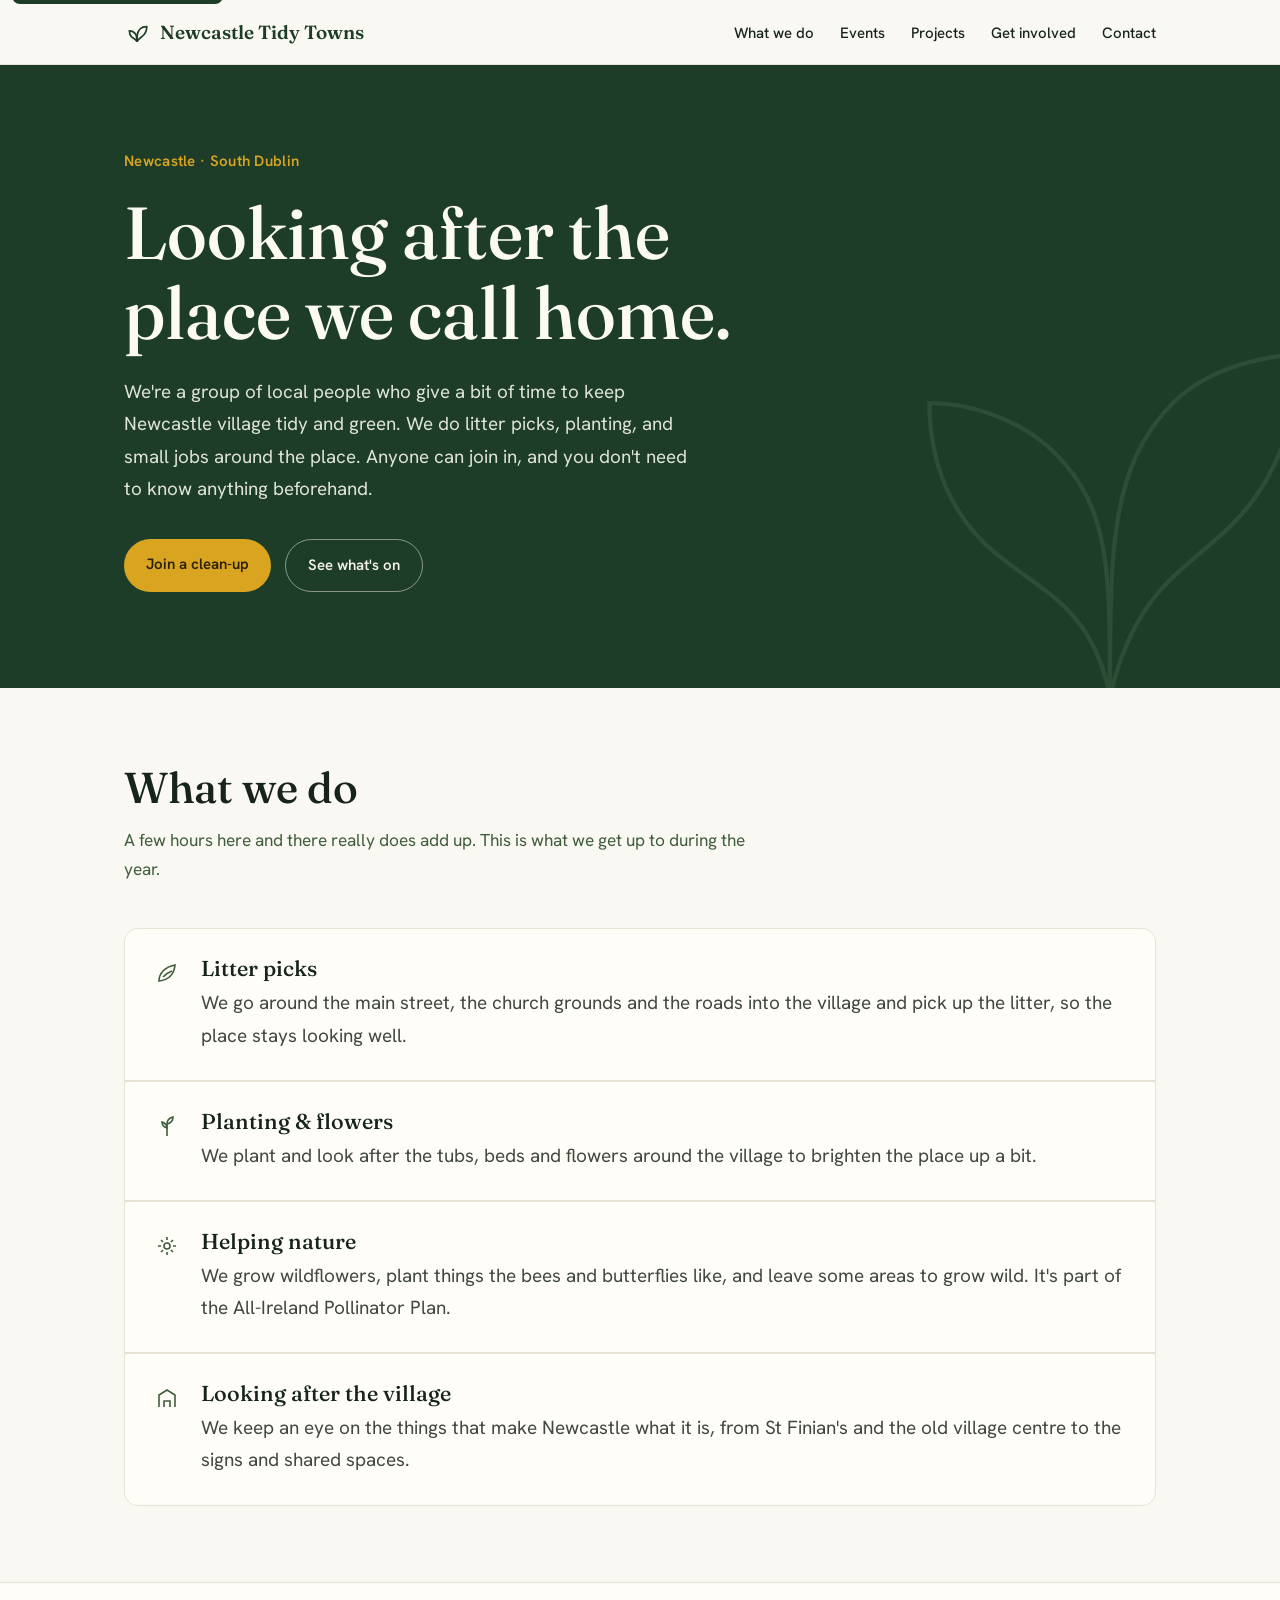
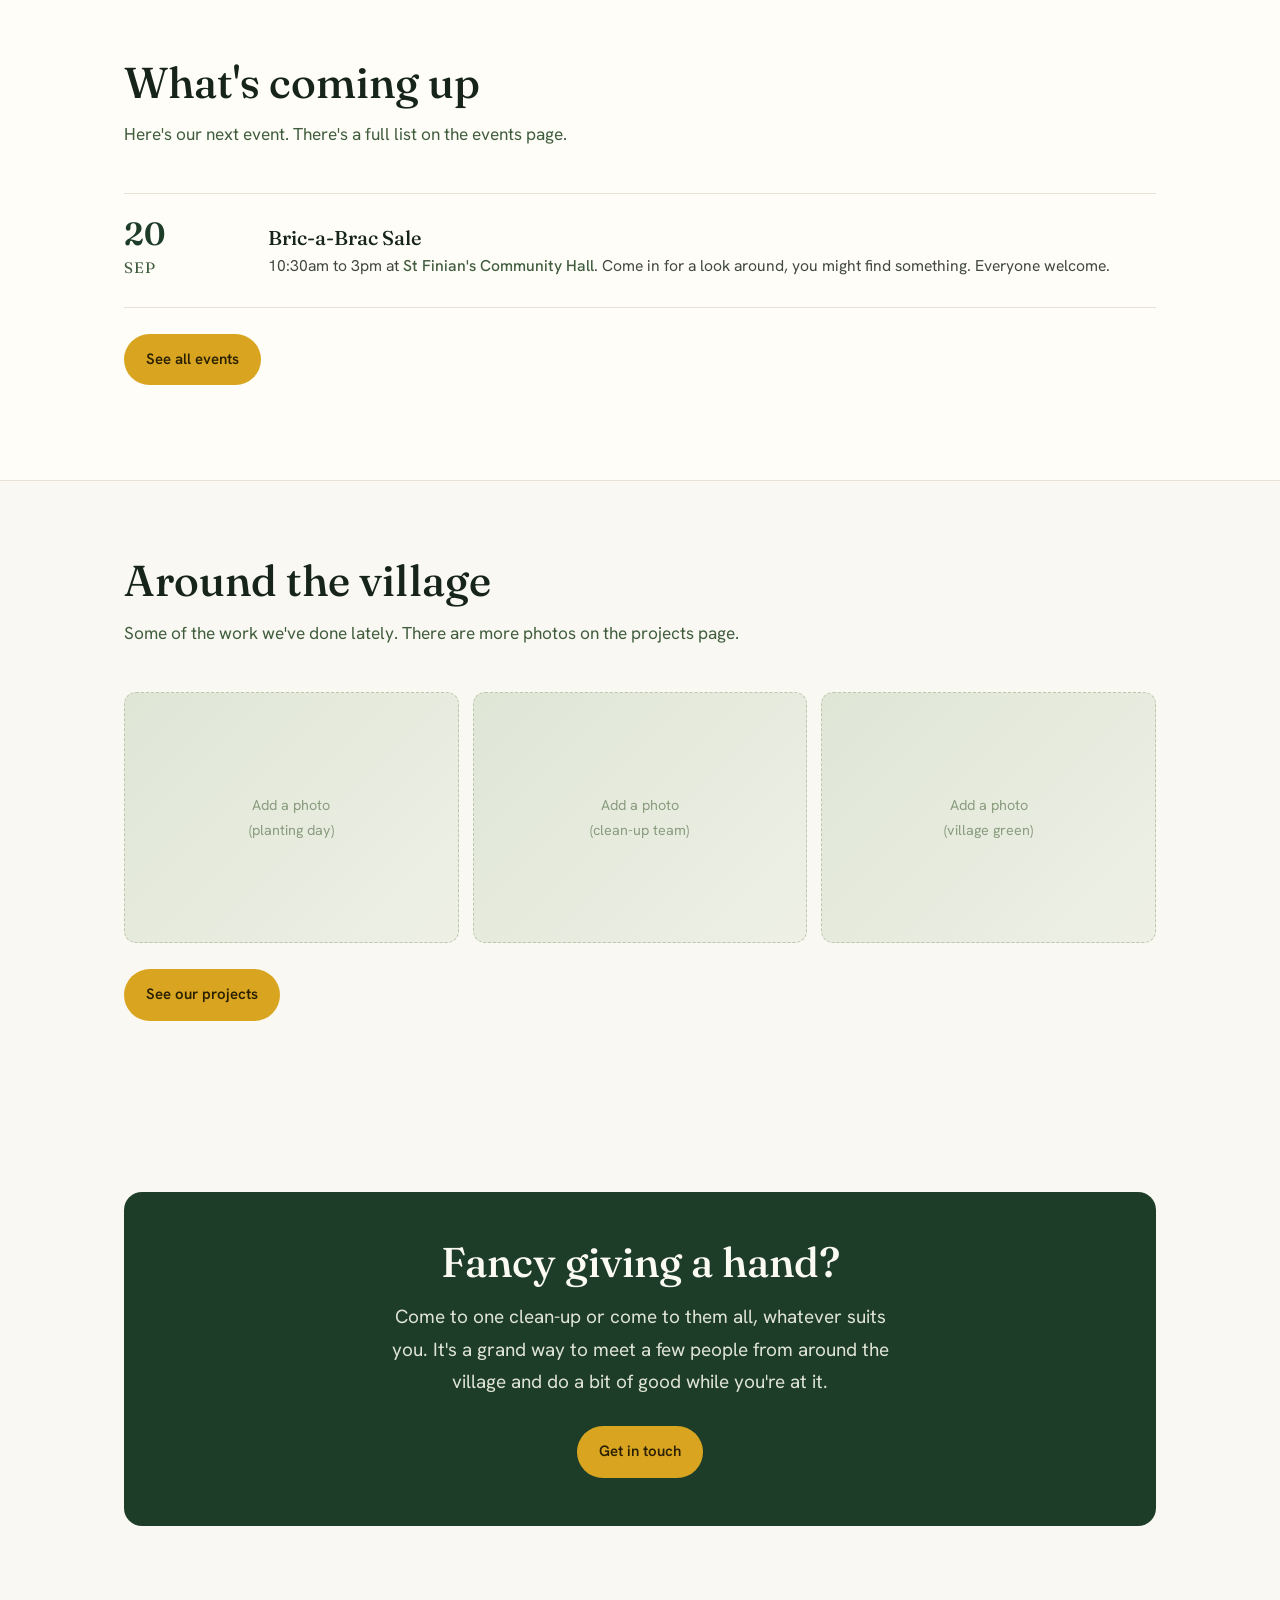
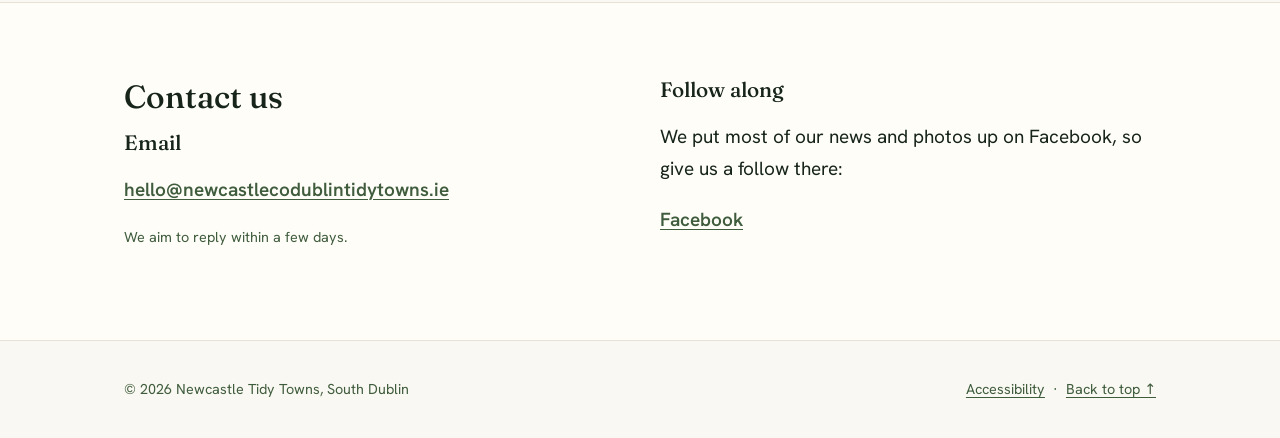
==== index.html @ ef4fa396 "Add files via upload" ====
<!doctype html>
<html lang="en">
<head>
<meta charset="utf-8">
<meta name="viewport" content="width=device-width, initial-scale=1">
<title>Newcastle Tidy Towns — South Dublin</title>
<meta name="description" content="Newcastle Tidy Towns, South Dublin. Volunteers caring for our village — clean-ups, planting, biodiversity and heritage. Come and get involved.">
<link rel="preconnect" href="https://fonts.googleapis.com">
<link rel="preconnect" href="https://fonts.gstatic.com" crossorigin>
<link href="https://fonts.googleapis.com/css2?family=Fraunces:opsz,wght@9..144,400;9..144,500;9..144,600&family=Hanken+Grotesk:wght@400;500;600&display=swap" rel="stylesheet">
<link rel="stylesheet" href="css/style.css">
</head>
<body>
<a class="skip-link" href="#main">Skip to main content</a>

<header>
  <div class="wrap bar">
    <span class="brand">
      <svg width="26" height="26" viewBox="0 0 24 24" fill="none" stroke="currentColor" stroke-width="1.6" aria-hidden="true">
        <path d="M12 21c0-6 0-9 3-12 2-2 5-2 6-2 0 3-1 6-3 8-2.4 2.4-4.8 3-6 6z"/>
        <path d="M12 21c0-4 0-6-2-8-1.4-1.4-3.6-2-5-2 0 2 .6 4 2 5.5C8.6 18 11 18 12 21z"/>
      </svg>
      Newcastle Tidy Towns
    </span>
    <nav aria-label="Primary">
      <ul>
        <li><a href="index.html#about">What we do</a></li>
        <li><a href="events.html">Events</a></li>
        <li><a href="projects.html">Projects</a></li>
        <li><a href="index.html#involved">Get involved</a></li>
        <li><a href="index.html#contact">Contact</a></li>
      </ul>
    </nav>
    <button class="menu-btn" aria-label="Toggle menu" aria-expanded="false" onclick="var n=document.querySelector('nav');var o=n.classList.toggle('open');this.setAttribute('aria-expanded',o)">Menu</button>
  </div>
</header>

<div id="top" class="hero">
  <div class="wrap">
    <p class="eyebrow">Newcastle · South Dublin</p>
    <h1>Looking after the place we call home.</h1>
    <p class="lede">We're a group of local people who give a bit of time to keep Newcastle village tidy and green. We do litter picks, planting, and small jobs around the place. Anyone can join in, and you don't need to know anything beforehand.</p>
    <div class="cta-row">
      <a class="btn btn-primary" href="index.html#involved">Join a clean-up</a>
      <a class="btn btn-ghost" href="events.html">See what's on</a>
    </div>
  </div>
  <svg class="sprig" viewBox="0 0 200 200" fill="none" stroke="currentColor" stroke-width="2" aria-hidden="true">
    <path d="M100 190 C100 120 100 80 130 50 C150 30 180 28 190 26 C190 56 180 86 158 108 C136 130 112 138 100 190Z"/>
    <path d="M100 190 C100 130 100 100 74 74 C56 56 30 50 14 50 C14 78 24 104 46 122 C68 140 92 148 100 190Z"/>
  </svg>
</div>

<main id="main">
  <section id="about">
    <div class="wrap">
      <div class="section-head">
        <h2>What we do</h2>
        <p>A few hours here and there really does add up. This is what we get up to during the year.</p>
      </div>
      <div class="focus-list">
        <div class="focus-item">
          <svg class="leaf" width="24" height="24" viewBox="0 0 24 24" fill="none" stroke="currentColor" stroke-width="1.6" aria-hidden="true"><path d="M4 20c0-8 6-14 16-16-1 10-7 15-16 16z"/><path d="M8 16c3-3 6-5 9-6"/></svg>
          <div>
            <h3>Litter picks</h3>
            <p>We go around the main street, the church grounds and the roads into the village and pick up the litter, so the place stays looking well.</p>
          </div>
        </div>
        <div class="focus-item">
          <svg class="leaf" width="24" height="24" viewBox="0 0 24 24" fill="none" stroke="currentColor" stroke-width="1.6" aria-hidden="true"><path d="M12 22V10"/><path d="M12 10c0-3 2-6 6-7 0 3-2 6-6 7z"/><path d="M12 14c0-3-2-5-5-6 0 3 2 5 5 6z"/></svg>
          <div>
            <h3>Planting &amp; flowers</h3>
            <p>We plant and look after the tubs, beds and flowers around the village to brighten the place up a bit.</p>
          </div>
        </div>
        <div class="focus-item">
          <svg class="leaf" width="24" height="24" viewBox="0 0 24 24" fill="none" stroke="currentColor" stroke-width="1.6" aria-hidden="true"><circle cx="12" cy="12" r="3"/><path d="M12 3v3M12 18v3M3 12h3M18 12h3M6 6l2 2M16 16l2 2M6 18l2-2M16 8l2-2"/></svg>
          <div>
            <h3>Helping nature</h3>
            <p>We grow wildflowers, plant things the bees and butterflies like, and leave some areas to grow wild. It's part of the All-Ireland Pollinator Plan.</p>
          </div>
        </div>
        <div class="focus-item">
          <svg class="leaf" width="24" height="24" viewBox="0 0 24 24" fill="none" stroke="currentColor" stroke-width="1.6" aria-hidden="true"><path d="M4 21V9l8-5 8 5v12"/><path d="M9 21v-6h6v6"/></svg>
          <div>
            <h3>Looking after the village</h3>
            <p>We keep an eye on the things that make Newcastle what it is, from St Finian's and the old village centre to the signs and shared spaces.</p>
          </div>
        </div>
      </div>
    </div>
  </section>

  <section id="events" class="tint">
    <div class="wrap">
      <div class="section-head">
        <h2>What's coming up</h2>
        <p>Here's our next event. There's a full list on the events page.</p>
      </div>
      <ul class="events">
        <li class="event">
          <span class="date"><span class="day">20</span><span class="mon">Sep</span></span>
          <div>
            <h3>Bric-a-Brac Sale</h3>
            <p>10:30am to 3pm at <span class="where">St Finian's Community Hall</span>. Come in for a look around, you might find something. Everyone welcome.</p>
          </div>
        </li>
      </ul>
      <p style="margin-top:26px"><a class="btn btn-primary" href="events.html">See all events</a></p>
    </div>
  </section>

  <section id="projects">
    <div class="wrap">
      <div class="section-head">
        <h2>Around the village</h2>
        <p>Some of the work we've done lately. There are more photos on the projects page.</p>
      </div>
      <div class="gallery">
        <div class="photo">Add a photo<br>(planting day)</div>
        <div class="photo">Add a photo<br>(clean-up team)</div>
        <div class="photo">Add a photo<br>(village green)</div>
      </div>
      <p style="margin-top:26px"><a class="btn btn-primary" href="projects.html">See our projects</a></p>
    </div>
  </section>

  <section id="involved">
    <div class="wrap">
      <div class="band">
        <h2>Fancy giving a hand?</h2>
        <p>Come to one clean-up or come to them all, whatever suits you. It's a grand way to meet a few people from around the village and do a bit of good while you're at it.</p>
        <a class="btn btn-primary" href="index.html#contact">Get in touch</a>
      </div>
    </div>
  </section>

  <section id="contact" class="tint" style="border-bottom:none">
    <div class="wrap">
      <div class="contact">
        <div>
          <h2 style="font-size:2rem;margin-bottom:18px">Contact us</h2>
          <h3>Email</h3>
          <p><a href="mailto:hello@newcastlecodublintidytowns.ie">hello@newcastlecodublintidytowns.ie</a></p>
          <p class="note">We aim to reply within a few days.</p>
        </div>
        <div>
          <h3>Follow along</h3>
          <p>We put most of our news and photos up on Facebook, so give us a follow there:</p>
          <p><a href="https://www.facebook.com/p/Newcastle-Tidy-Towns-100067985065718/" target="_blank" rel="noopener">Facebook</a></p>
        </div>
      </div>
    </div>
  </section>
</main>

<footer>
  <div class="wrap">
    <span>© <span id="yr"></span> Newcastle Tidy Towns, South Dublin</span>
    <span><a href="accessibility.html">Accessibility</a> &nbsp;·&nbsp; <a href="index.html#top">Back to top ↑</a></span>
  </div>
</footer>

<script>document.getElementById('yr').textContent=new Date().getFullYear();</script>
</body>
</html>
---- css/style.css ----
:root{
  --ink:#16241a;
  --bg:#faf8f2;
  --hedge:#1e3d29;
  --moss:#3f5c3d;
  --sage:#8a9c7e;
  --gorse:#d9a521;
  --stone:#e7e2d5;
  --paper:#fffdf8;
  --maxw:1080px;
}
*{box-sizing:border-box}
html{scroll-behavior:smooth}

/* Accessibility: visible keyboard focus on all interactive elements */
a:focus-visible,button:focus-visible,input:focus-visible,
[tabindex]:focus-visible{
  outline:3px solid var(--gorse);
  outline-offset:2px;
  border-radius:4px;
}

/* Accessibility: skip-to-content link, hidden until keyboard-focused */
.skip-link{
  position:absolute;left:12px;top:-48px;z-index:100;
  background:var(--hedge);color:#fff;padding:10px 16px;border-radius:8px;
  text-decoration:none;font-weight:600;transition:top .15s ease;
}
.skip-link:focus{top:12px}

/* Accessibility: class for screen-reader-only text */
.visually-hidden{
  position:absolute;width:1px;height:1px;padding:0;margin:-1px;
  overflow:hidden;clip:rect(0 0 0 0);white-space:nowrap;border:0;
}

body{
  margin:0;
  background:var(--bg);
  color:var(--ink);
  font-family:"Hanken Grotesk",system-ui,sans-serif;
  font-size:19px;
  line-height:1.7;
  -webkit-font-smoothing:antialiased;
}
h1,h2,h3{font-family:"Fraunces",Georgia,serif;font-weight:500;line-height:1.1;margin:0}
a{color:var(--moss);text-decoration-thickness:1px;text-underline-offset:3px}
img{max-width:100%;display:block}
.wrap{max-width:var(--maxw);margin:0 auto;padding:0 24px}

/* Header */
header{position:sticky;top:0;z-index:20;background:rgba(250,248,242,.9);backdrop-filter:blur(8px);border-bottom:1px solid var(--stone)}
.bar{display:flex;align-items:center;justify-content:space-between;height:64px}
.brand{display:flex;align-items:center;gap:10px;font-family:"Fraunces",serif;font-weight:600;font-size:19px;color:var(--hedge);text-decoration:none}
.brand svg{flex:none}
nav ul{display:flex;gap:26px;list-style:none;margin:0;padding:0}
nav a{color:var(--ink);text-decoration:none;font-weight:500;font-size:15px}
nav a:hover,nav a.active{color:var(--gorse)}
.menu-btn{display:none;background:none;border:1px solid var(--stone);border-radius:8px;padding:8px 12px;font:inherit;font-size:15px}

/* Hero */
.hero{background:var(--hedge);color:#f3f1e8;position:relative;overflow:hidden}
.hero .wrap{padding-top:84px;padding-bottom:96px;position:relative;z-index:2}
.hero .eyebrow{color:var(--gorse);font-weight:600;letter-spacing:.02em;margin:0 0 18px;font-size:15px}
.hero h1{font-size:clamp(2.6rem,7vw,4.6rem);max-width:14ch;color:#fbfaf3}
.hero p.lede{max-width:52ch;margin:22px 0 34px;font-size:1.18rem;color:#dfe4d5}
.cta-row{display:flex;flex-wrap:wrap;gap:14px}
.sprig{position:absolute;right:-40px;bottom:-30px;width:min(46vw,420px);opacity:.16;z-index:1;color:var(--sage)}

/* Interior page hero (smaller) */
.page-hero{background:var(--hedge);color:#f3f1e8}
.page-hero .wrap{padding:56px 24px 60px}
.page-hero .eyebrow{color:var(--gorse);font-weight:600;font-size:15px;margin:0 0 12px}
.page-hero h1{font-size:clamp(2.2rem,6vw,3.4rem);color:#fbfaf3;max-width:18ch}
.page-hero p{max-width:56ch;margin:16px 0 0;color:#dfe4d5}

/* Buttons */
.btn{display:inline-block;padding:13px 22px;border-radius:999px;font-weight:600;font-size:15px;text-decoration:none;transition:transform .15s ease}
.btn:hover{transform:translateY(-2px)}
.btn-primary{background:var(--gorse);color:#2a2000}
.btn-ghost{border:1.5px solid rgba(243,241,232,.5);color:#f3f1e8}

/* Sections */
section{padding:76px 0}
.section-head{max-width:60ch;margin-bottom:44px}
.section-head h2{font-size:clamp(1.9rem,4vw,2.7rem)}
.section-head p{color:var(--moss);margin:14px 0 0;font-size:1.08rem}
.tint{background:var(--paper);border-top:1px solid var(--stone);border-bottom:1px solid var(--stone)}

/* Focus list */
.focus-list{display:grid;gap:2px;background:var(--stone);border:1px solid var(--stone);border-radius:14px;overflow:hidden}
.focus-item{background:var(--paper);padding:28px 30px;display:grid;grid-template-columns:auto 1fr;gap:22px;align-items:start}
.focus-item .leaf{color:var(--moss);margin-top:4px}
.focus-item h3{font-size:1.35rem;margin-bottom:6px}
.focus-item p{margin:0;color:#40483f}

/* Events */
.month-label{font-family:"Fraunces",serif;color:var(--hedge);font-size:1.3rem;margin:40px 0 4px}
.month-label:first-of-type{margin-top:0}
.events{list-style:none;margin:0;padding:0;border-top:1px solid var(--stone)}
.event{display:grid;grid-template-columns:120px 1fr;gap:24px;padding:24px 0;border-bottom:1px solid var(--stone);align-items:baseline}
.event .date{font-family:"Fraunces",serif;color:var(--hedge)}
.event .date .day{font-size:2rem;line-height:1;display:block;font-weight:600}
.event .date .mon{font-size:.95rem;color:var(--moss);text-transform:uppercase;letter-spacing:.05em}
.event h3{font-size:1.25rem;margin-bottom:4px}
.event p{margin:0;color:#40483f;font-size:.98rem}
.event .where{color:var(--moss);font-weight:500}
.recurring{background:var(--paper);border:1px solid var(--stone);border-radius:14px;padding:26px 30px;margin-top:8px}
.recurring h3{font-size:1.2rem;margin-bottom:6px}
.recurring p{margin:0;color:#40483f}

/* Gallery */
.project-block{margin-bottom:56px}
.project-block h2{font-size:1.7rem;margin-bottom:6px}
.project-block .meta{color:var(--moss);margin:0 0 20px}
.gallery{display:grid;grid-template-columns:repeat(3,1fr);gap:14px}
.gallery.pairs{grid-template-columns:repeat(2,1fr)}
.photo{aspect-ratio:4/3;border-radius:12px;overflow:hidden;background:
    linear-gradient(135deg,#dfe6d6,#eef0e6);
    display:flex;align-items:center;justify-content:center;color:var(--sage);
    border:1px dashed #bcc7ac;font-size:.9rem;text-align:center;padding:12px}
.photo img{width:100%;height:100%;object-fit:cover}
figure{margin:0}
figure figcaption{font-size:.85rem;color:var(--moss);margin-top:6px}

/* Bands & contact */
.band{background:var(--hedge);color:#f3f1e8;border-radius:18px;padding:48px 40px;text-align:center}
.band h2{font-size:clamp(1.8rem,4vw,2.6rem);color:#fbfaf3;max-width:20ch;margin:0 auto}
.band p{max-width:48ch;margin:16px auto 28px;color:#dfe4d5}
.contact{display:grid;grid-template-columns:1fr 1fr;gap:40px;align-items:start}
.contact h3{font-size:1.3rem;margin-bottom:8px}
.contact a{font-weight:600}
.note{font-size:.9rem;color:var(--moss);margin-top:16px}

footer{border-top:1px solid var(--stone);padding:36px 0;color:var(--moss);font-size:.9rem}
footer .wrap{display:flex;justify-content:space-between;flex-wrap:wrap;gap:12px}

@media(max-width:720px){
  nav ul{display:none;position:absolute;top:64px;left:0;right:0;flex-direction:column;gap:0;background:var(--bg);border-bottom:1px solid var(--stone);box-shadow:0 8px 20px rgba(22,36,26,.08);padding:6px 0}
  nav.open ul{display:flex}
  nav ul a{display:block;padding:15px 24px;font-size:17px}
  nav ul a:hover,nav ul a.active{color:var(--gorse)}
  .menu-btn{display:inline-block}
  .contact{grid-template-columns:1fr}
  .gallery{grid-template-columns:1fr 1fr}
  .gallery.pairs{grid-template-columns:1fr}
  .event{grid-template-columns:84px 1fr;gap:16px}
  .event .date .day{font-size:1.6rem}
  section{padding:56px 0}
}
@media(prefers-reduced-motion:reduce){
  *{scroll-behavior:auto}
  .btn:hover{transform:none}
}
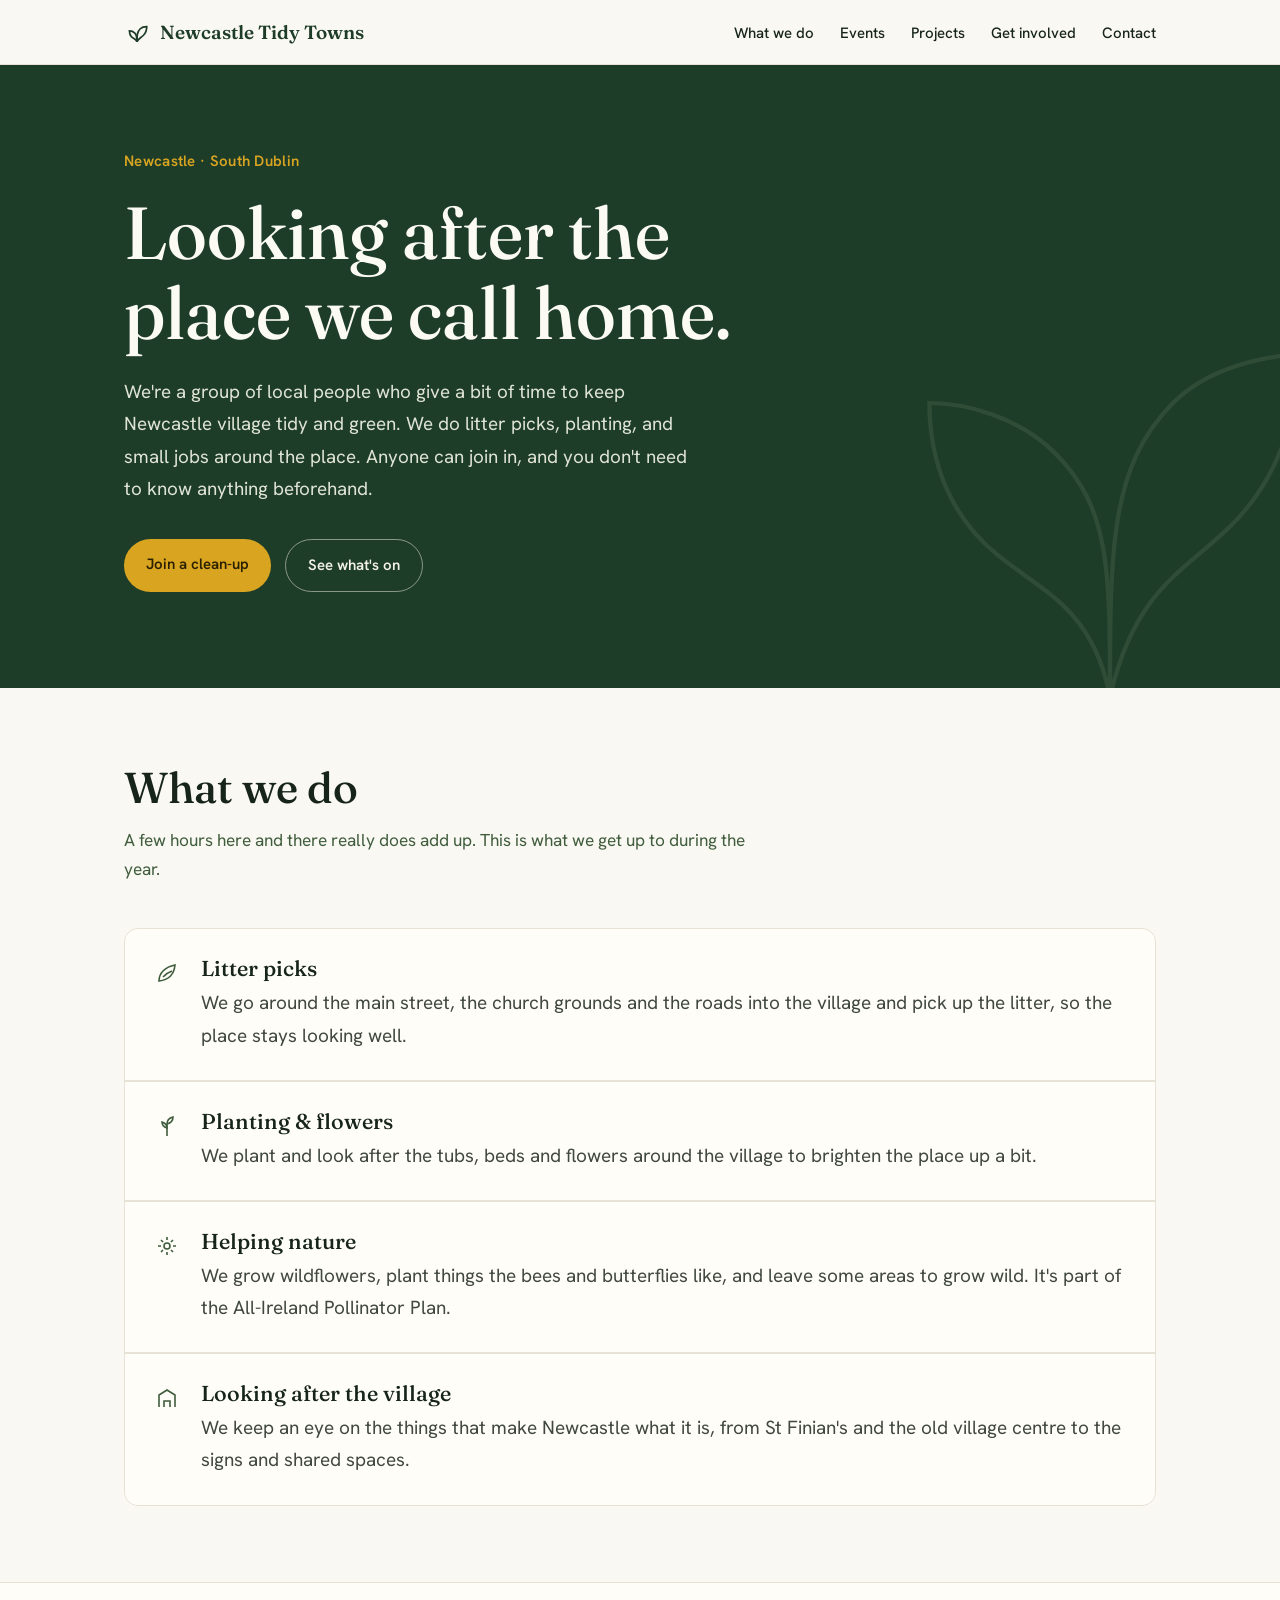
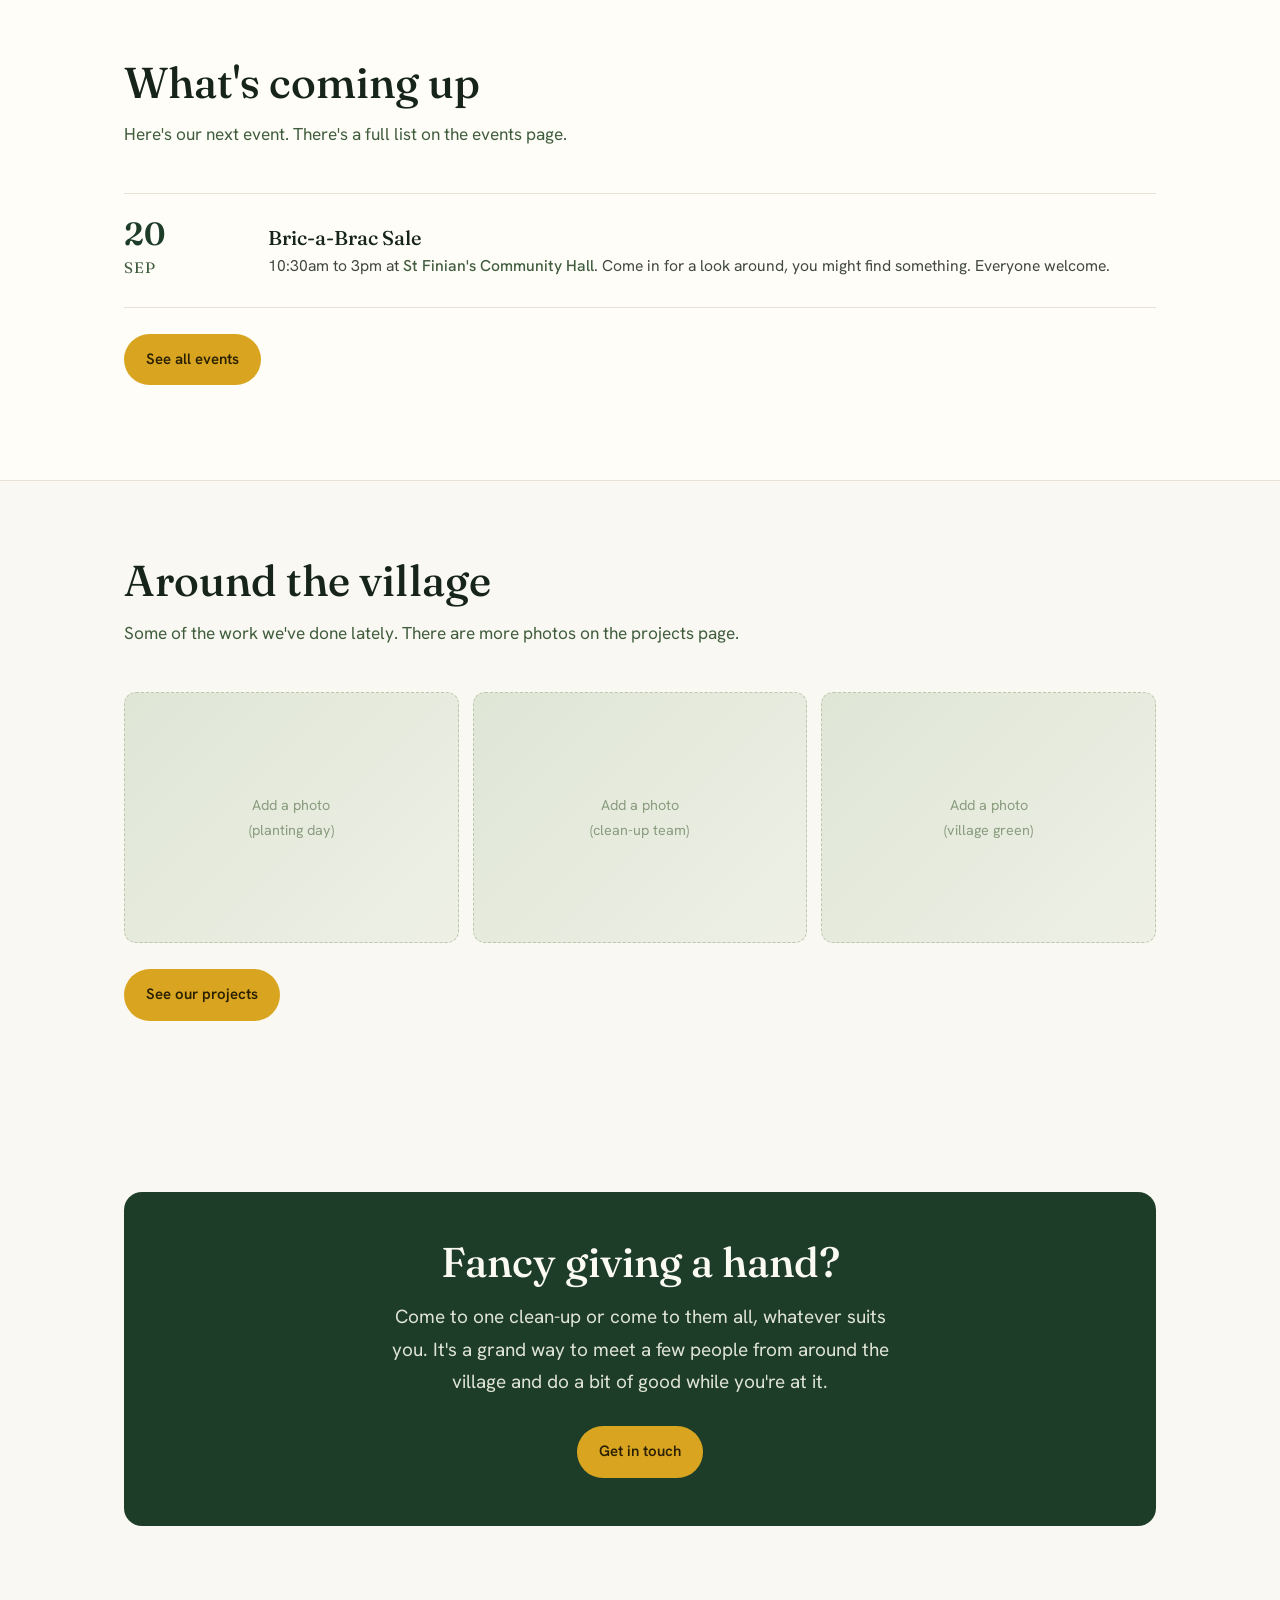
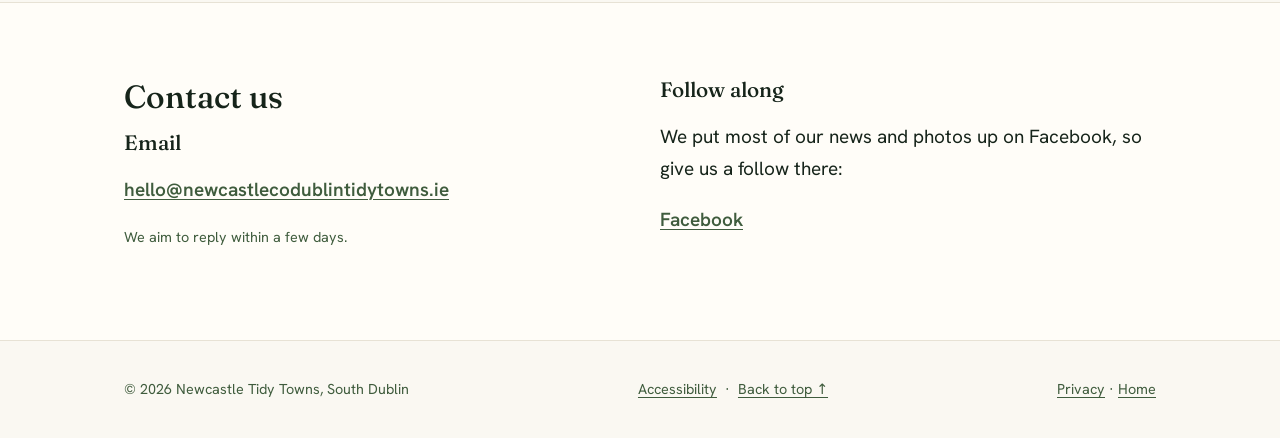
==== commit 0d5db94c: "Add Privacy link to footer in index.html" ====
--- a/index.html
+++ b/index.html
@@ -158,6 +158,8 @@
   <div class="wrap">
     <span>© <span id="yr"></span> Newcastle Tidy Towns, South Dublin</span>
     <span><a href="accessibility.html">Accessibility</a> &nbsp;·&nbsp; <a href="index.html#top">Back to top ↑</a></span>
+    <span><a href="privacy.html">Privacy</a> · <a href="index.html">Home</a></span>
+
   </div>
 </footer>
 
--- a/css/style.css
+++ b/css/style.css
@@ -22,7 +22,7 @@
 
 /* Accessibility: skip-to-content link, hidden until keyboard-focused */
 .skip-link{
-  position:absolute;left:12px;top:-48px;z-index:100;
+  position:absolute;left:12px;top:-120px;z-index:100;
   background:var(--hedge);color:#fff;padding:10px 16px;border-radius:8px;
   text-decoration:none;font-weight:600;transition:top .15s ease;
 }
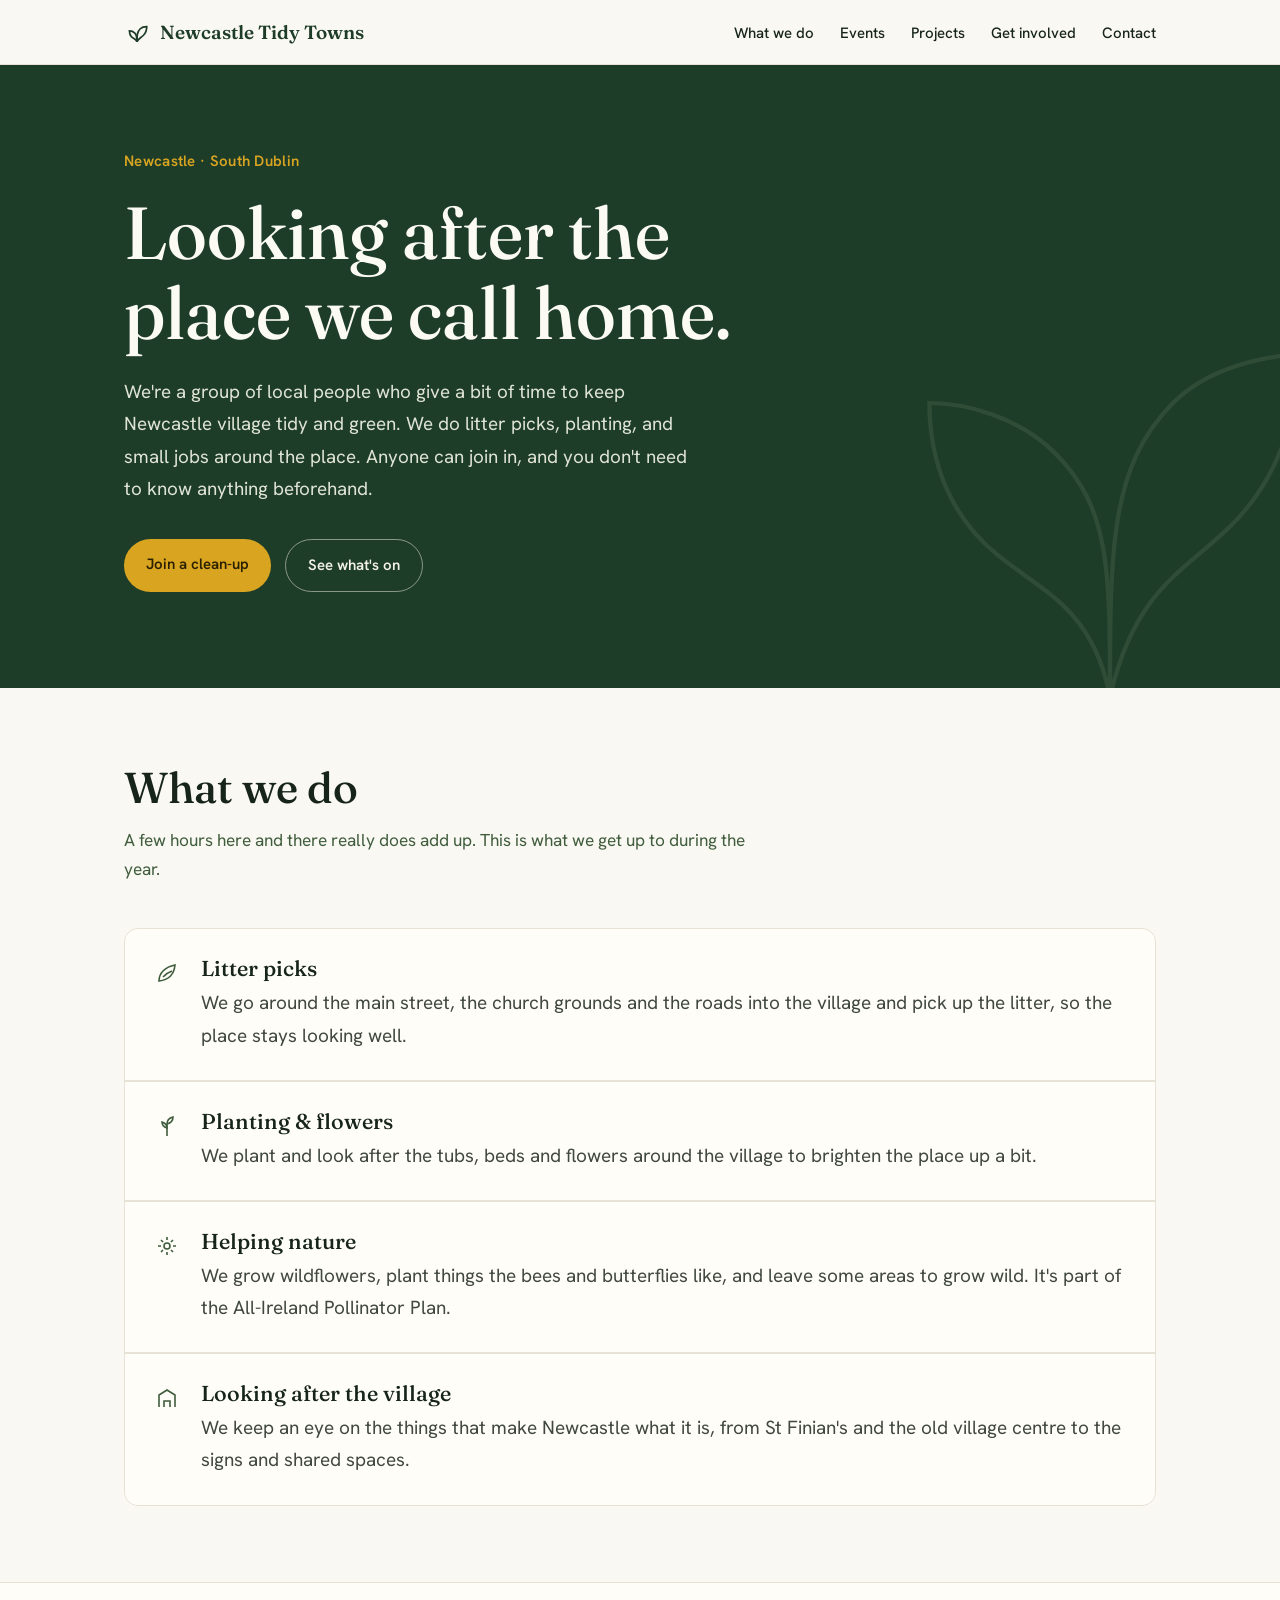
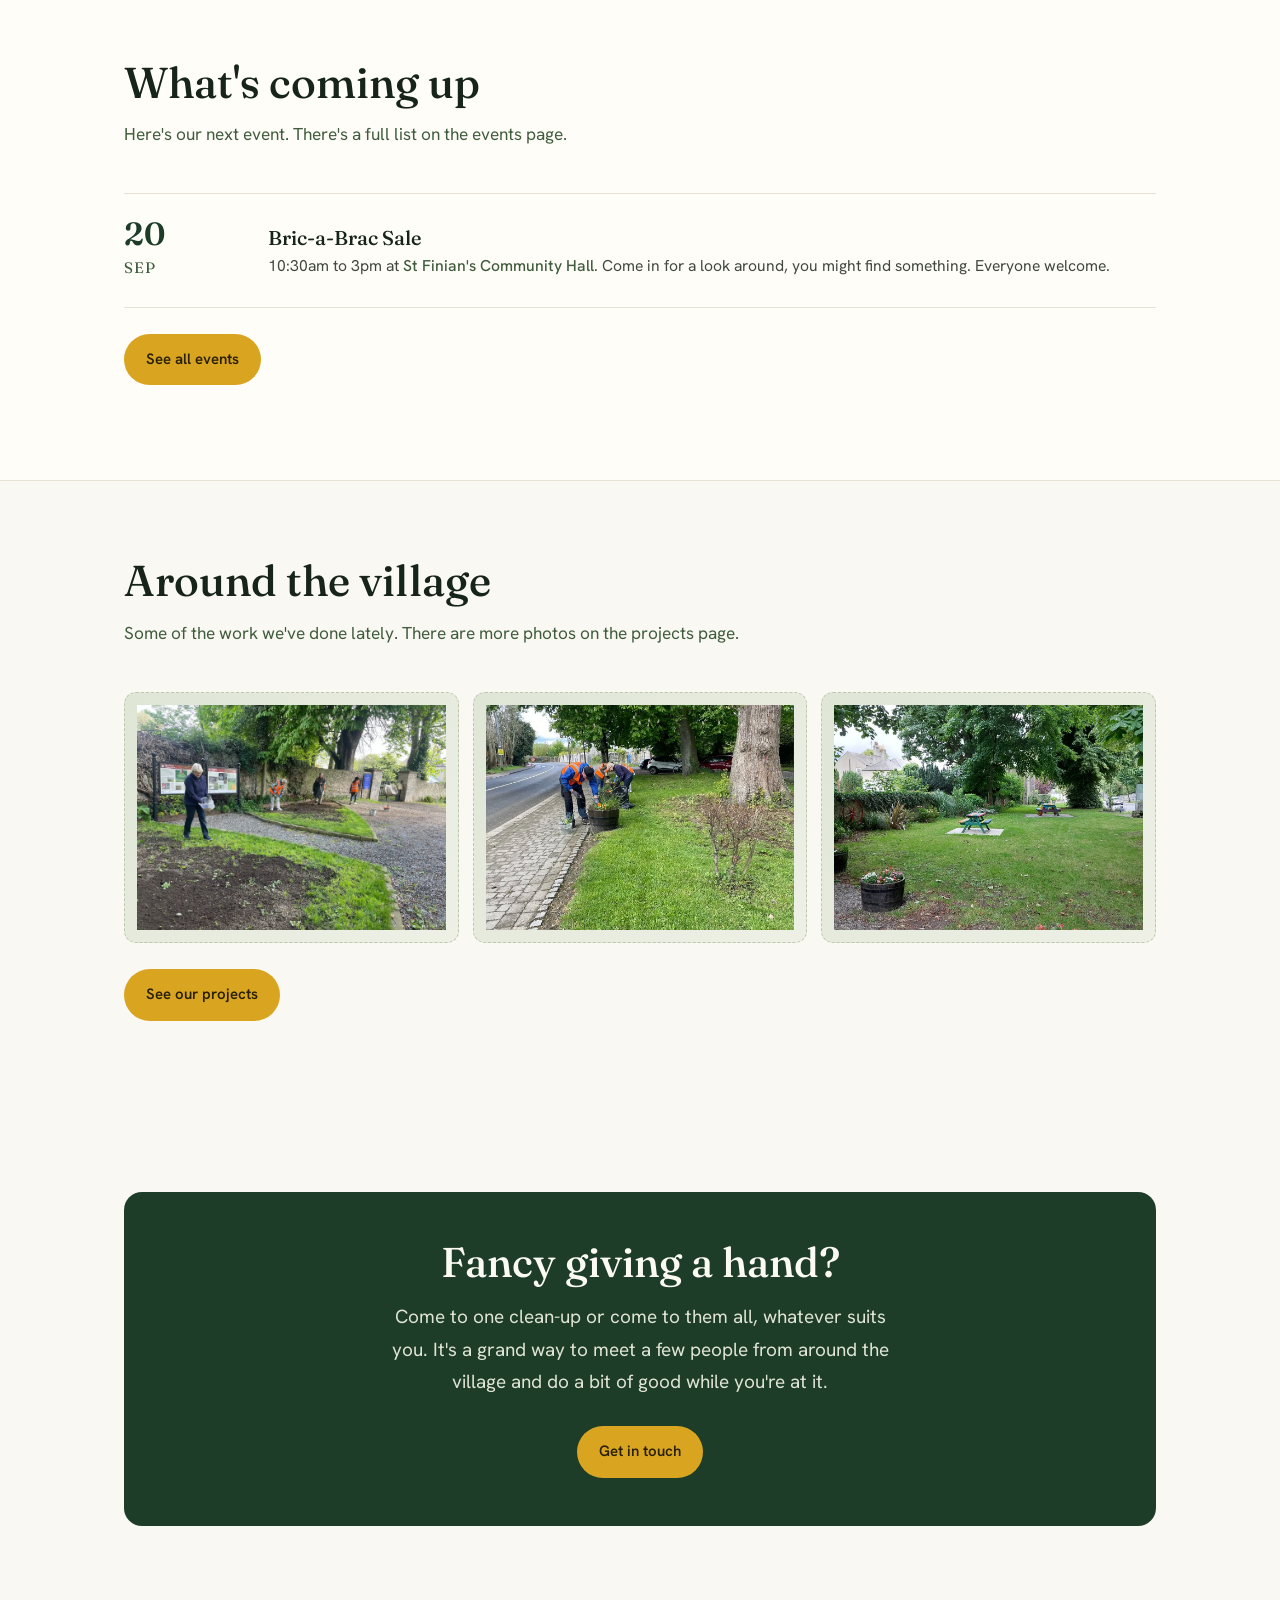
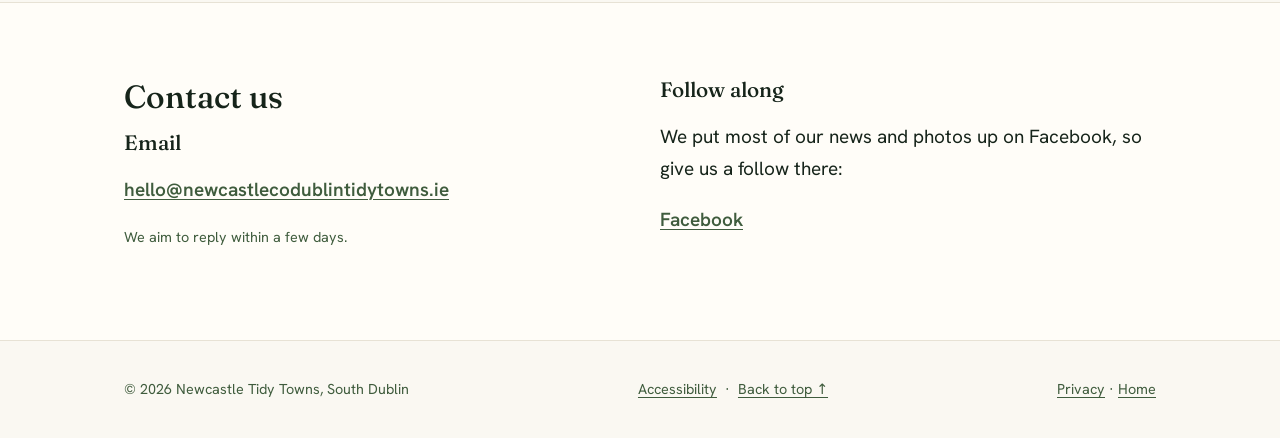
==== commit 99200f1c: "Update gallery section with new photos Replaced placeholder text with actual images from recent even" ====
--- a/index.html
+++ b/index.html
@@ -117,10 +117,10 @@
         <p>Some of the work we've done lately. There are more photos on the projects page.</p>
       </div>
       <div class="gallery">
-        <div class="photo">Add a photo<br>(planting day)</div>
-        <div class="photo">Add a photo<br>(clean-up team)</div>
-        <div class="photo">Add a photo<br>(village green)</div>
-      </div>
+       <figure><div class="photo"><img src="images/cleanup-heritage-beds.webp" width="1500" height="1125" loading="lazy" decoding="async" alt="Volunteers planting the beds beside the heritage boards at the old village"></div></figure>
+       <figure><div class="photo"><img src="images/cleanup-roadside-planters.webp" width="1125" height="1500" loading="lazy" decoding="async" alt="The volunteer team planting the roadside barrel planters"></div></figure>
+       <figure><div class="photo"><img src="images/village-green-benches.webp" width="1125" height="1500" loading="lazy" decoding="async" alt="The village green with rainbow-painted picnic benches and mature trees"></div></figure>
+     </div>
       <p style="margin-top:26px"><a class="btn btn-primary" href="projects.html">See our projects</a></p>
     </div>
   </section>
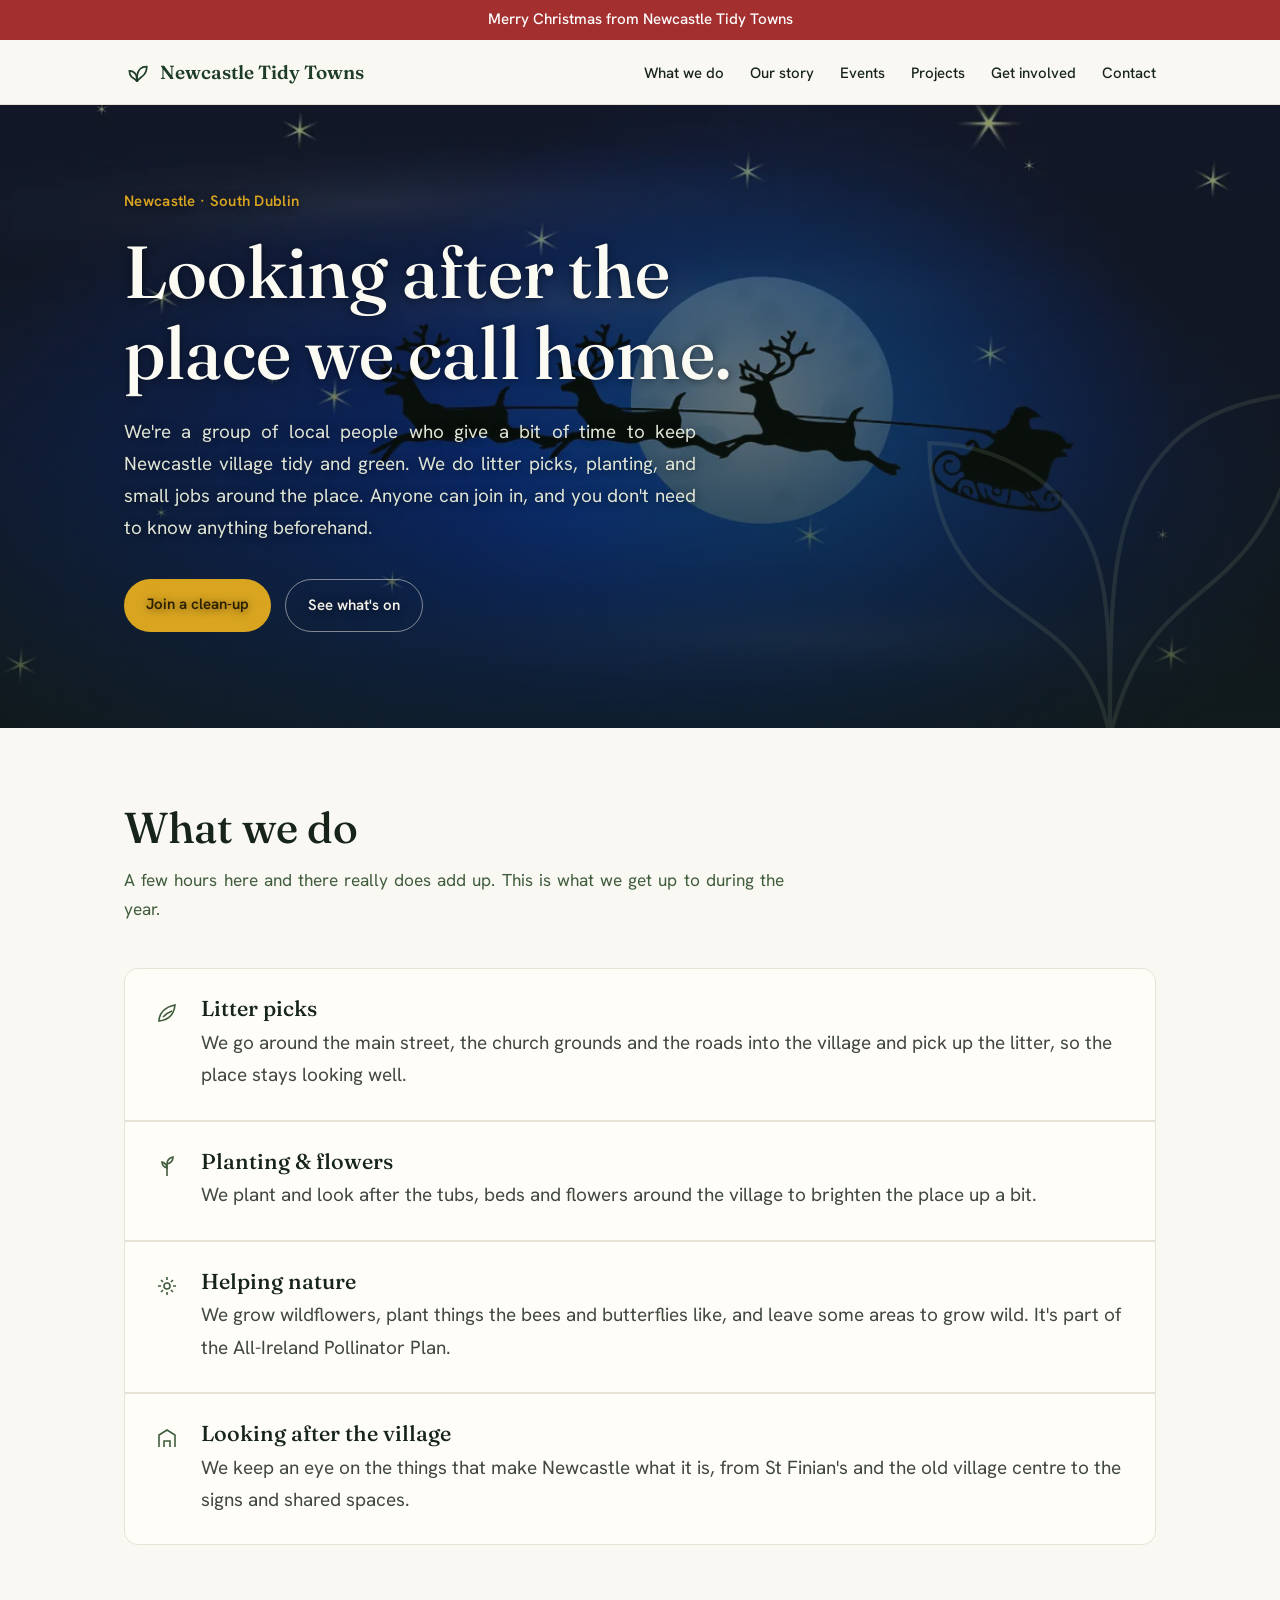
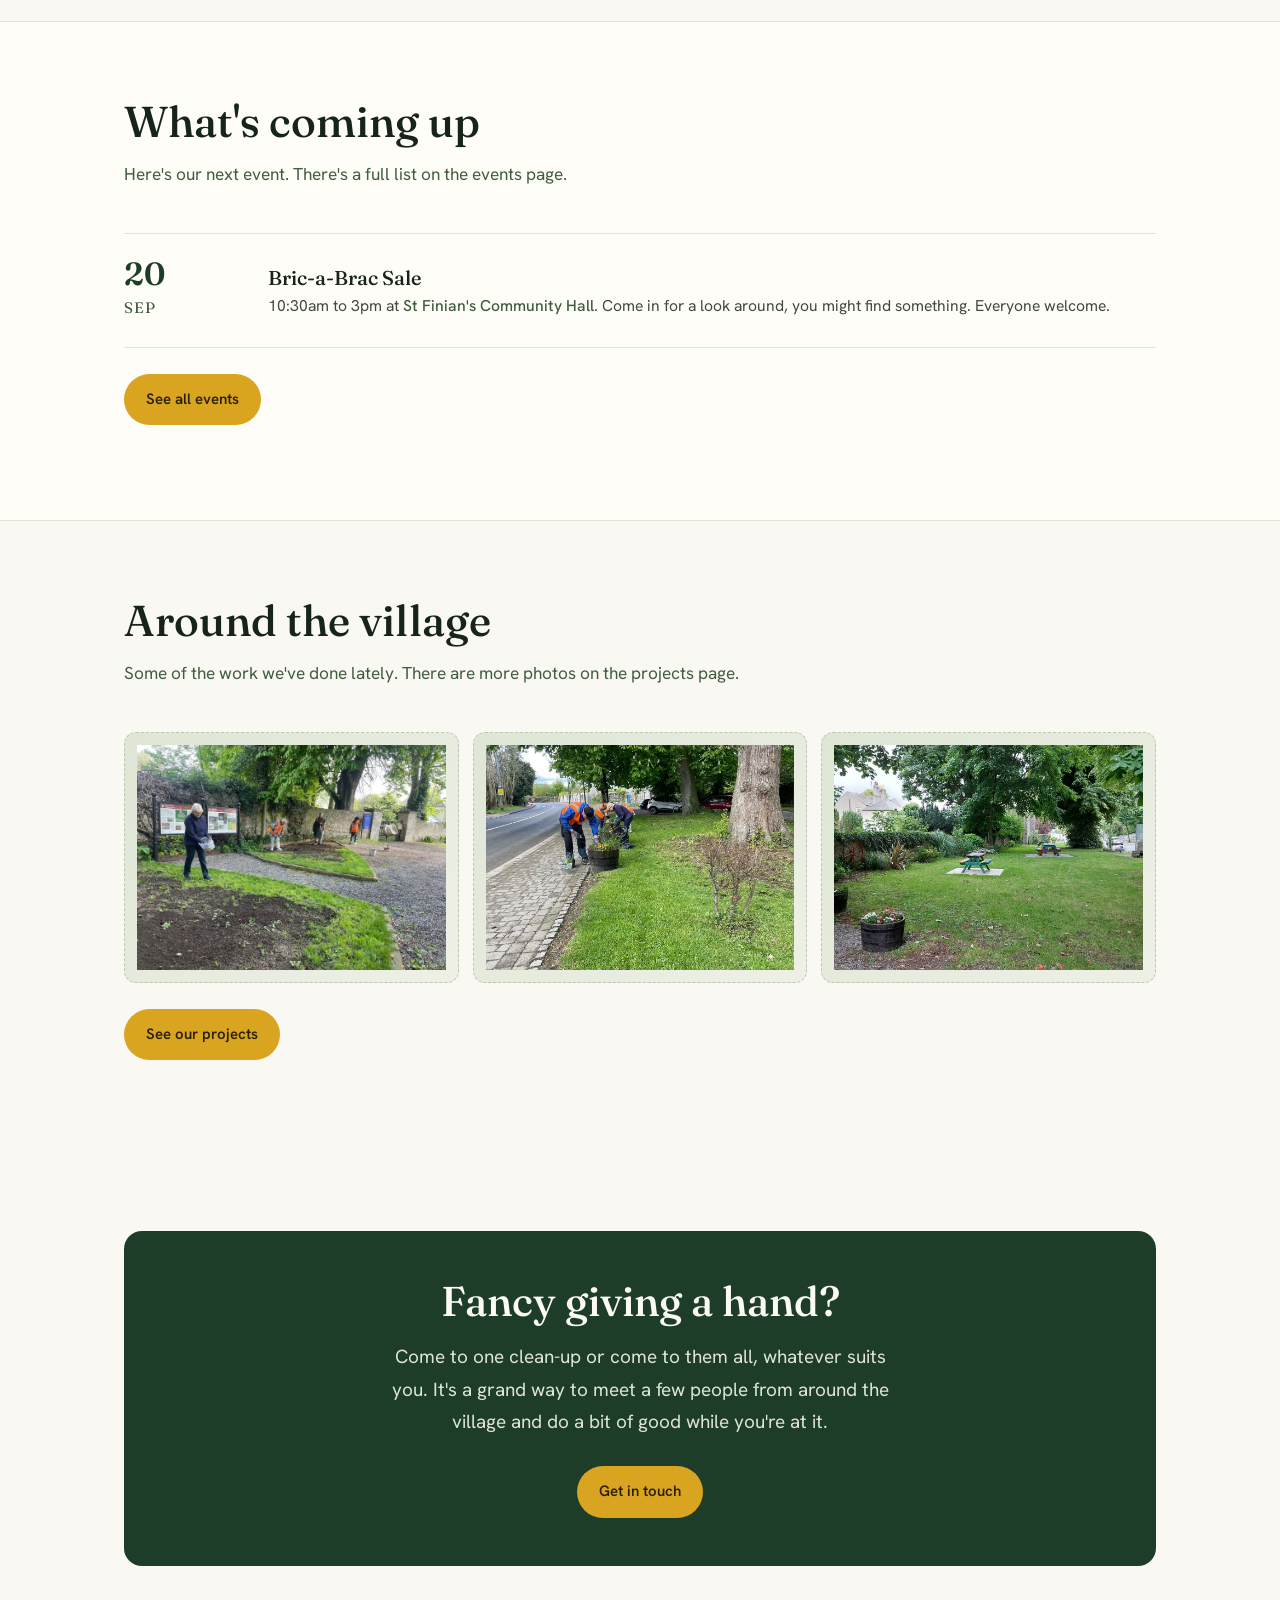
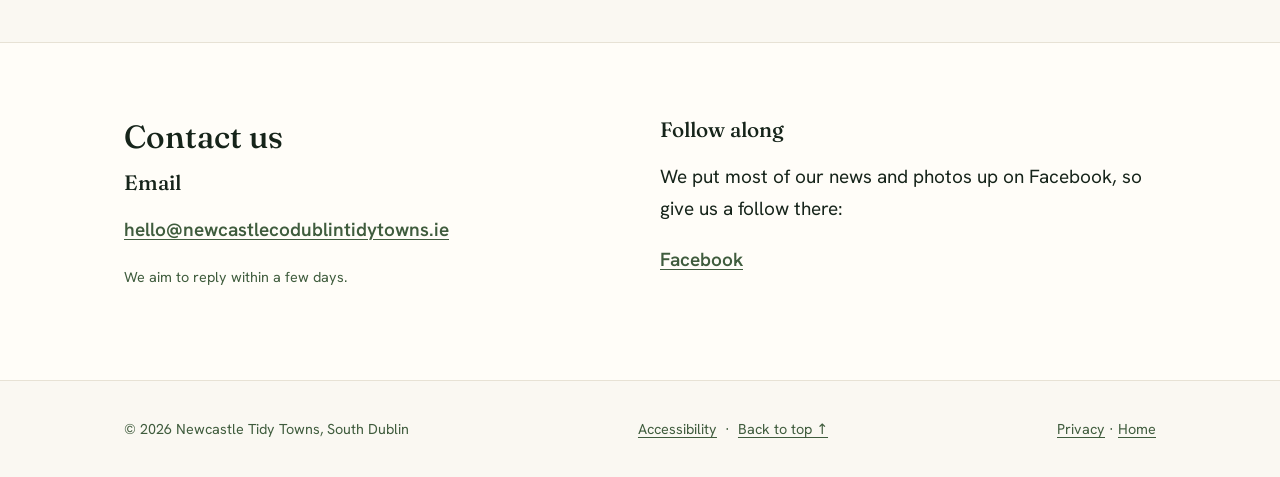
==== commit 73b1a025: "Add Our Story page" ====
--- a/index.html
+++ b/index.html
@@ -4,7 +4,8 @@
 <meta charset="utf-8">
 <meta name="viewport" content="width=device-width, initial-scale=1">
 <title>Newcastle Tidy Towns — South Dublin</title>
-<meta name="description" content="Newcastle Tidy Towns, South Dublin. Volunteers caring for our village — clean-ups, planting, biodiversity and heritage. Come and get involved.">
+<meta name="google-site-verification" content="IfCaUs35TyWBeAt0wDYoIm1VWhrA6LuLnzSmgDKAq8k" />
+  <meta name="description" content="Newcastle Tidy Towns, South Dublin. Volunteers caring for our village — clean-ups, planting, biodiversity and heritage. Come and get involved.">
 <link rel="preconnect" href="https://fonts.googleapis.com">
 <link rel="preconnect" href="https://fonts.gstatic.com" crossorigin>
 <link href="https://fonts.googleapis.com/css2?family=Fraunces:opsz,wght@9..144,400;9..144,500;9..144,600&family=Hanken+Grotesk:wght@400;500;600&display=swap" rel="stylesheet">
@@ -25,6 +26,7 @@
     <nav aria-label="Primary">
       <ul>
         <li><a href="index.html#about">What we do</a></li>
+        <li><a href="history.html">Our story</a></li>
         <li><a href="events.html">Events</a></li>
         <li><a href="projects.html">Projects</a></li>
         <li><a href="index.html#involved">Get involved</a></li>
@@ -164,5 +166,6 @@
 </footer>
 
 <script>document.getElementById('yr').textContent=new Date().getFullYear();</script>
+  <script src="js/seasons.js" defer></script>
 </body>
 </html>
--- a/css/style.css
+++ b/css/style.css
@@ -152,3 +152,74 @@
   *{scroll-behavior:auto}
   .btn:hover{transform:none}
 }
+
+/* ============================================================
+   Seasonal theme — changes automatically by date (added 2026)
+   Every season shows a photo banner; autumn/winter/spring/christmas
+   also drift leaves/snow/blossom. Decorative + reduced-motion aware.
+   ============================================================ */
+.season-greet{background:var(--sg-bg,#7c4e23);color:#fff;text-align:center;
+  font-family:"Hanken Grotesk",sans-serif;font-size:.95rem;font-weight:500;padding:7px 16px}
+.hero,.page-hero{position:relative;overflow:hidden}
+.page-hero .wrap{position:relative;z-index:2}
+
+/* photo background layer — all seasons */
+.season-photo{position:absolute;inset:0;z-index:0;display:block}
+.season-photo .s-bg{position:absolute;inset:0;background:var(--sphoto) center 42%/cover no-repeat;
+  transform:scale(1.03);animation:sZoom 32s ease-in-out infinite alternate}
+.season-photo .s-ov{position:absolute;inset:0;
+  background:linear-gradient(to bottom,rgba(16,28,20,.4) 0%,rgba(16,28,20,.55) 55%,rgba(16,28,20,.76) 100%)}
+@keyframes sZoom{from{transform:scale(1.03)}to{transform:scale(1.11)}}
+[data-season] .hero .wrap,[data-season] .page-hero .wrap{text-shadow:0 1px 8px rgba(0,0,0,.5)}
+
+/* drifting motif — autumn/winter/spring, and snow at christmas */
+.season-fx{position:absolute;inset:0;z-index:1;pointer-events:none;overflow:hidden;display:none}
+[data-season="autumn"] .season-fx,[data-season="winter"] .season-fx,
+[data-season="spring"] .season-fx,[data-season="christmas"] .season-fx{display:block}
+.season-fx span{position:absolute;top:-44px;width:26px;height:26px;opacity:.9;
+  background:var(--fx) center/contain no-repeat;filter:drop-shadow(0 1px 1.5px rgba(0,0,0,.35));
+  animation:fxFall linear infinite}
+.season-fx span:nth-child(1){left:5%;width:24px;height:24px;animation-duration:12s}
+.season-fx span:nth-child(2){left:16%;width:32px;height:32px;animation-duration:16s;animation-delay:2.5s}
+.season-fx span:nth-child(3){left:28%;width:20px;height:20px;animation-duration:10s;animation-delay:5s}
+.season-fx span:nth-child(4){left:40%;width:30px;height:30px;animation-duration:14s;animation-delay:1s}
+.season-fx span:nth-child(5){left:52%;width:22px;height:22px;animation-duration:13s;animation-delay:4s}
+.season-fx span:nth-child(6){left:64%;width:34px;height:34px;animation-duration:17s;animation-delay:2s}
+.season-fx span:nth-child(7){left:75%;width:24px;height:24px;animation-duration:11s;animation-delay:6s}
+.season-fx span:nth-child(8){left:85%;width:30px;height:30px;animation-duration:15s;animation-delay:3.5s}
+.season-fx span:nth-child(9){left:46%;width:20px;height:20px;animation-duration:18s;animation-delay:7s}
+.season-fx span:nth-child(10){left:93%;width:22px;height:22px;animation-duration:12s;animation-delay:8.5s}
+@keyframes fxFall{0%{transform:translateY(0) rotate(0);opacity:0}8%{opacity:.95}92%{opacity:.95}
+  100%{transform:translateY(430px) rotate(300deg);opacity:0}}
+
+/* per-season tokens */
+[data-season="autumn"]{--sg-bg:#7c4e23;--sphoto:url("../images/autumn-leaves.webp");
+  --fx:url("data:image/svg+xml,%3Csvg xmlns='http://www.w3.org/2000/svg' viewBox='0 0 24 24'%3E%3Cpath d='M12 2C6 7 4 13 12 22C20 13 18 7 12 2Z' fill='%23e07c22'/%3E%3Cpath d='M12 5V20' stroke='%238a3a11' stroke-width='1'/%3E%3C/svg%3E")}
+[data-season="winter"]{--sg-bg:#3f5f78;--sphoto:url("../images/winter-coast.webp");
+  --fx:url("data:image/svg+xml,%3Csvg xmlns='http://www.w3.org/2000/svg' viewBox='0 0 24 24' fill='none' stroke='%23ffffff' stroke-width='1.6' stroke-linecap='round'%3E%3Cpath d='M12 2.5V21.5 M3.8 7.25 20.2 16.75 M20.2 7.25 3.8 16.75'/%3E%3Cpath d='M12 2.5 10 4.8 M12 2.5 14 4.8 M12 21.5 10 19.2 M12 21.5 14 19.2 M20.2 16.75 17.6 16.4 M20.2 16.75 19.9 14.1 M3.8 7.25 6.4 7.6 M3.8 7.25 4.1 9.9 M20.2 7.25 17.6 7.6 M20.2 7.25 19.9 9.9 M3.8 16.75 6.4 16.4 M3.8 16.75 4.1 14.1'/%3E%3C/svg%3E")}
+[data-season="christmas"]{--sg-bg:#a32f2f;--sphoto:url("../images/xmas-sleigh-aurora.webp");
+  --fx:url("data:image/svg+xml,%3Csvg xmlns='http://www.w3.org/2000/svg' viewBox='0 0 24 24' fill='none' stroke='%23ffffff' stroke-width='1.6' stroke-linecap='round'%3E%3Cpath d='M12 2.5V21.5 M3.8 7.25 20.2 16.75 M20.2 7.25 3.8 16.75'/%3E%3Cpath d='M12 2.5 10 4.8 M12 2.5 14 4.8 M12 21.5 10 19.2 M12 21.5 14 19.2 M20.2 16.75 17.6 16.4 M20.2 16.75 19.9 14.1 M3.8 7.25 6.4 7.6 M3.8 7.25 4.1 9.9 M20.2 7.25 17.6 7.6 M20.2 7.25 19.9 9.9 M3.8 16.75 6.4 16.4 M3.8 16.75 4.1 14.1'/%3E%3C/svg%3E")}
+[data-season="spring"]{--sg-bg:#4d6b34;--sphoto:url("../images/spring-crocus.webp");
+  --fx:url("data:image/svg+xml,%3Csvg xmlns='http://www.w3.org/2000/svg' viewBox='0 0 24 24'%3E%3Cellipse cx='12' cy='12' rx='6' ry='10' fill='%23f0a9c6' stroke='%23d87aa0' stroke-width='1'/%3E%3C/svg%3E")}
+[data-season="summer"]{--sg-bg:#3c6238;--sphoto:url("../images/summer-cliffs.webp")}
+
+@media (prefers-reduced-motion:reduce){ .season-fx{display:none !important} .season-photo .s-bg{animation:none} }
+
+/* New Year (28 Dec - 6 Jan): fireworks banner, heading on the dark left */
+[data-season="newyear"]{--sg-bg:#2a3c86;--sphoto:url("../images/newyear-fireworks.webp");--fx:url("data:image/svg+xml,%3Csvg xmlns='http://www.w3.org/2000/svg' viewBox='0 0 24 24' fill='none' stroke='%23ffffff' stroke-width='1.6' stroke-linecap='round'%3E%3Cpath d='M12 2.5V21.5 M3.8 7.25 20.2 16.75 M20.2 7.25 3.8 16.75'/%3E%3Cpath d='M12 2.5 10 4.8 M12 2.5 14 4.8 M12 21.5 10 19.2 M12 21.5 14 19.2 M20.2 16.75 17.6 16.4 M20.2 16.75 19.9 14.1 M3.8 7.25 6.4 7.6 M3.8 7.25 4.1 9.9 M20.2 7.25 17.6 7.6 M20.2 7.25 19.9 9.9 M3.8 16.75 6.4 16.4 M3.8 16.75 4.1 14.1'/%3E%3C/svg%3E")}
+[data-season="newyear"] .season-fx{display:block}
+[data-season="newyear"] .season-photo .s-ov{background:linear-gradient(105deg,rgba(4,8,22,.72) 0%,rgba(4,8,22,.42) 40%,rgba(4,8,22,.1) 66%,rgba(4,8,22,0) 100%)}
+[data-season="christmas"] .season-photo .s-bg{background-position:right 42%}
+
+/* Justified body text for even left and right edges (added 2026) */
+.hero p.lede,
+.page-hero p,
+.section-head p,
+.project-block p:not(.meta),
+.recurring p,
+.wrap > p{
+  text-align:justify;
+  text-align-last:left;
+  -webkit-hyphens:auto;
+  hyphens:auto;
+}
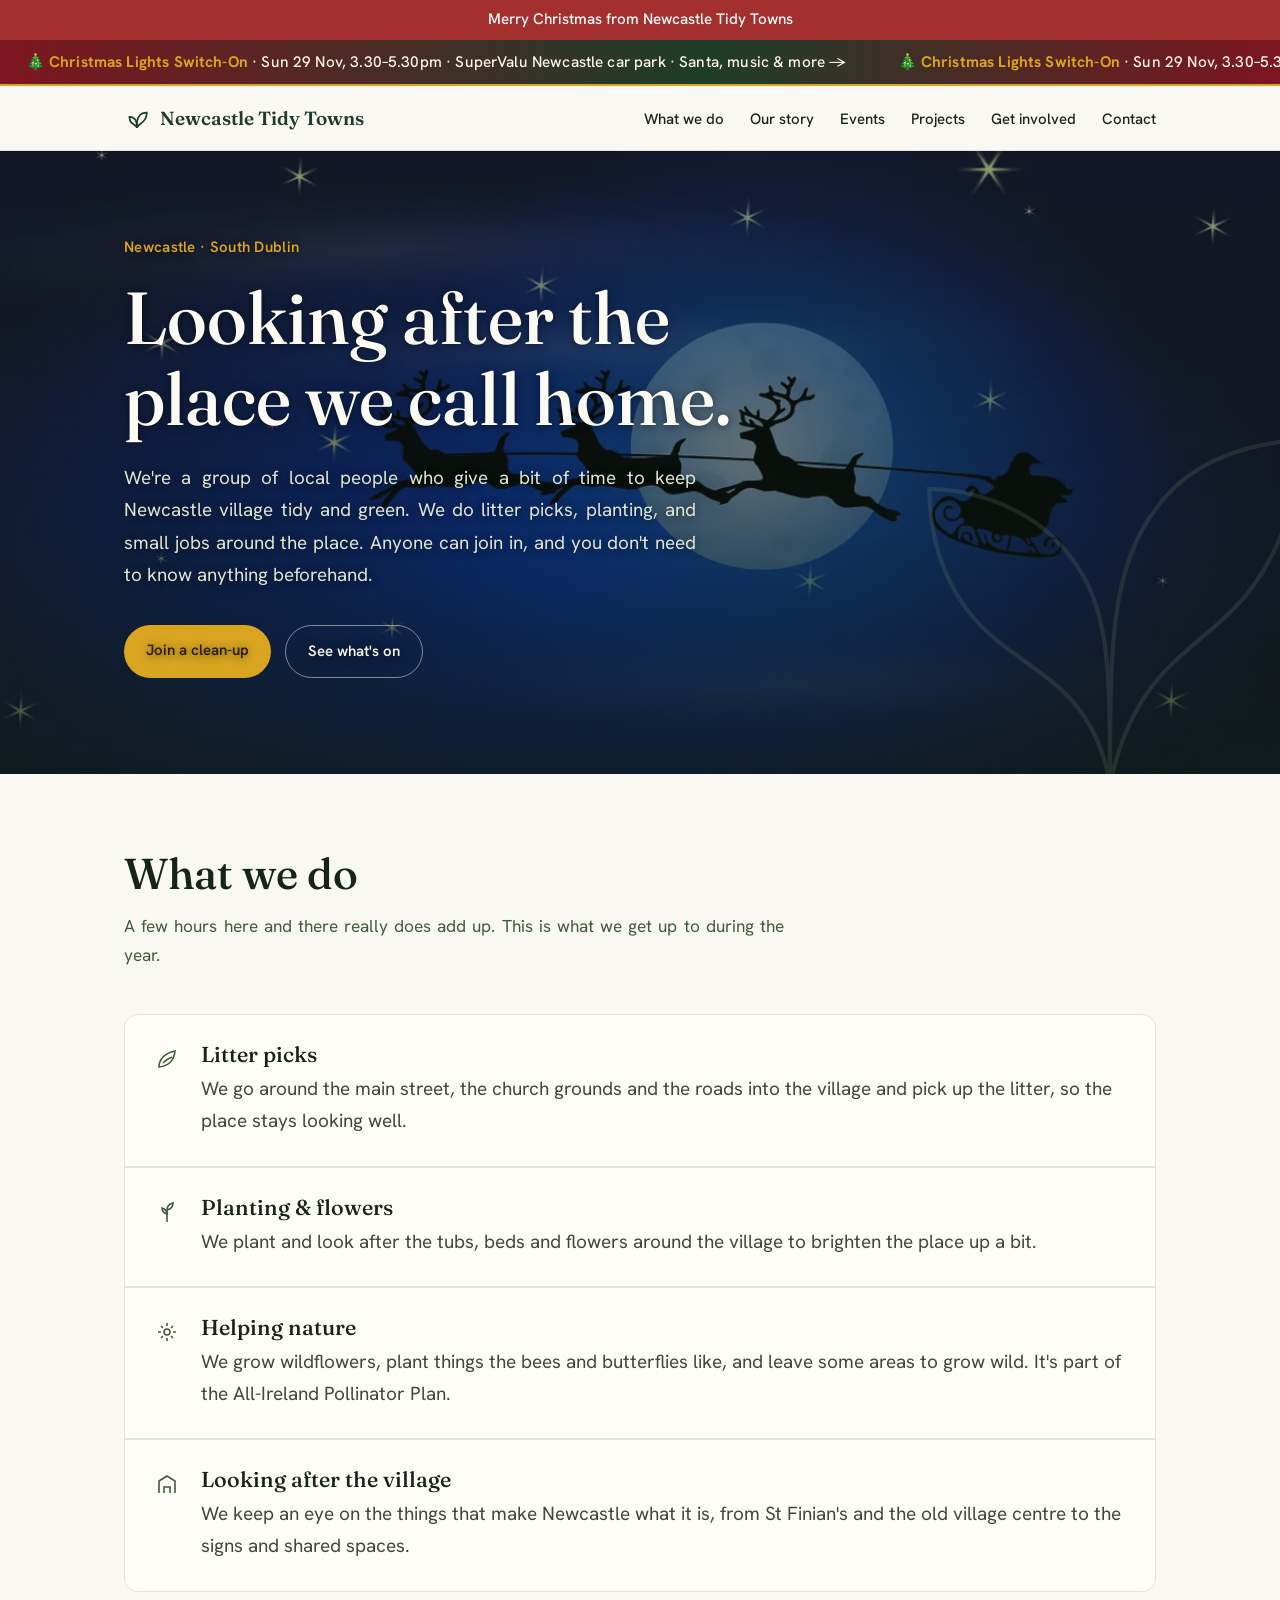
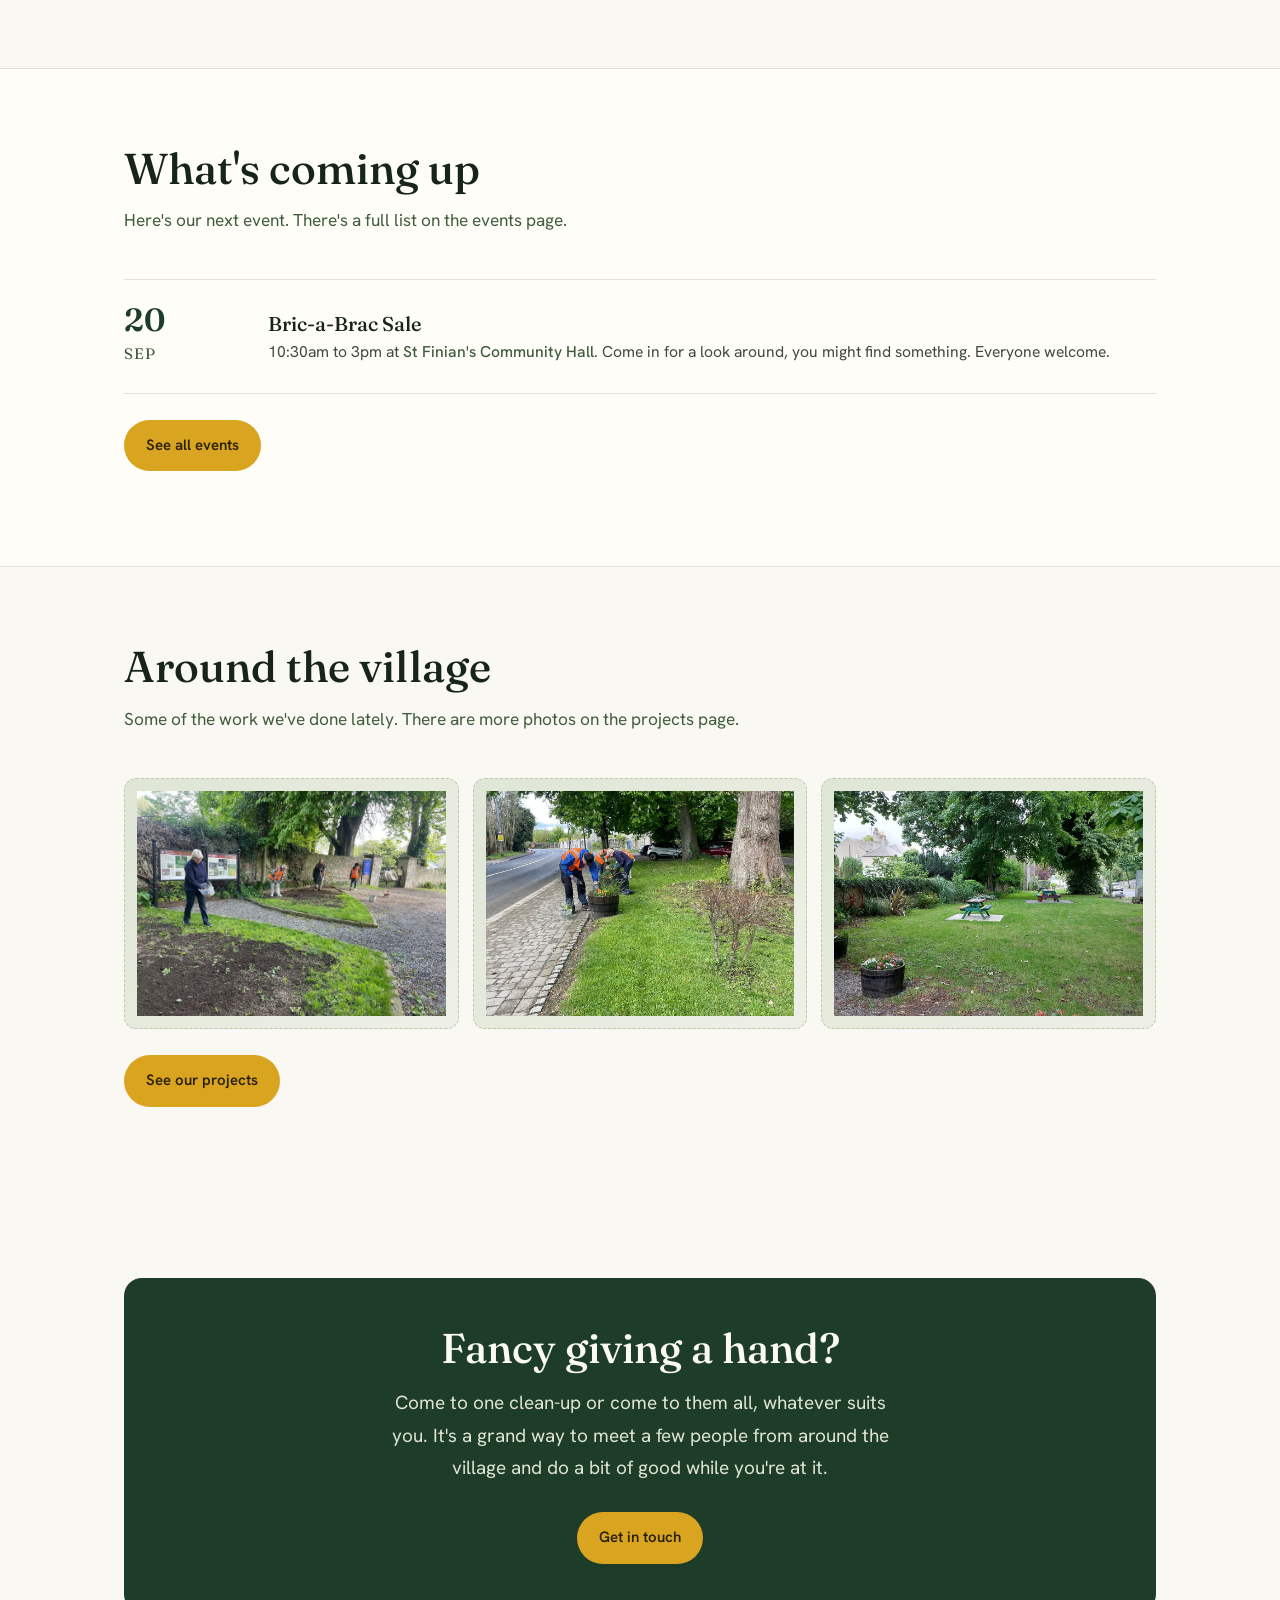
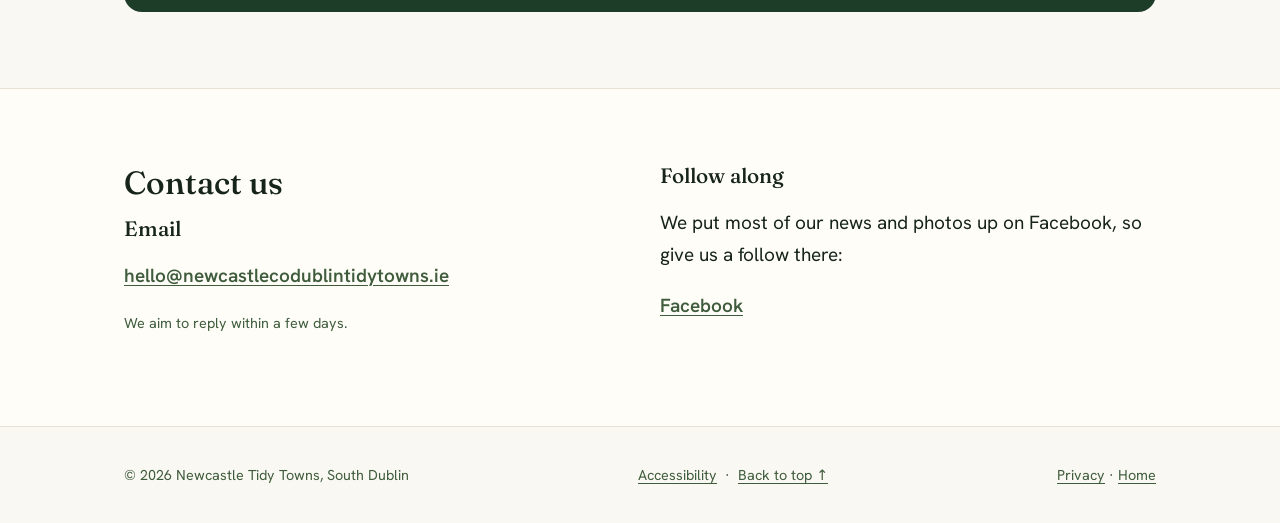
==== commit f3ca8a40: "Event File update" ====
--- a/index.html
+++ b/index.html
@@ -13,6 +13,7 @@
 </head>
 <body>
 <a class="skip-link" href="#main">Skip to main content</a>
+<a class="xmas-banner" href="events.html#xmas-lights-switch-on" aria-label="Christmas lights switch-on: Sunday 29 November, 3.30 to 5.30pm at SuperValu Newcastle car park, with Santa and more. See the event details."><span class="track" aria-hidden="true"><span class="grp"><span class="seg">🎄 <b>Christmas Lights Switch-On</b> &middot; Sun 29 Nov, 3.30&ndash;5.30pm &middot; SuperValu Newcastle car park &middot; Santa, music &amp; more &rarr;</span><span class="seg">🎄 <b>Christmas Lights Switch-On</b> &middot; Sun 29 Nov, 3.30&ndash;5.30pm &middot; SuperValu Newcastle car park &middot; Santa, music &amp; more &rarr;</span><span class="seg">🎄 <b>Christmas Lights Switch-On</b> &middot; Sun 29 Nov, 3.30&ndash;5.30pm &middot; SuperValu Newcastle car park &middot; Santa, music &amp; more &rarr;</span><span class="seg">🎄 <b>Christmas Lights Switch-On</b> &middot; Sun 29 Nov, 3.30&ndash;5.30pm &middot; SuperValu Newcastle car park &middot; Santa, music &amp; more &rarr;</span></span><span class="grp"><span class="seg">🎄 <b>Christmas Lights Switch-On</b> &middot; Sun 29 Nov, 3.30&ndash;5.30pm &middot; SuperValu Newcastle car park &middot; Santa, music &amp; more &rarr;</span><span class="seg">🎄 <b>Christmas Lights Switch-On</b> &middot; Sun 29 Nov, 3.30&ndash;5.30pm &middot; SuperValu Newcastle car park &middot; Santa, music &amp; more &rarr;</span><span class="seg">🎄 <b>Christmas Lights Switch-On</b> &middot; Sun 29 Nov, 3.30&ndash;5.30pm &middot; SuperValu Newcastle car park &middot; Santa, music &amp; more &rarr;</span><span class="seg">🎄 <b>Christmas Lights Switch-On</b> &middot; Sun 29 Nov, 3.30&ndash;5.30pm &middot; SuperValu Newcastle car park &middot; Santa, music &amp; more &rarr;</span></span></span></a>
 
 <header>
   <div class="wrap bar">
--- a/css/style.css
+++ b/css/style.css
@@ -223,3 +223,19 @@
   -webkit-hyphens:auto;
   hyphens:auto;
 }
+
+/* ===== Christmas lights switch-on banner (sitewide) ===== */
+.xmas-banner{display:block;background:linear-gradient(90deg,#7d1620,#1e3d29 55%,#7d1620);color:#fff5e6;text-decoration:none;overflow:hidden;white-space:nowrap;border-bottom:2px solid var(--gorse)}
+.xmas-banner:hover,.xmas-banner:focus-visible{color:#fff}
+.xmas-banner .track{display:inline-block;will-change:transform;animation:xmas-scroll 30s linear infinite}
+.xmas-banner:hover .track,.xmas-banner:focus-within .track{animation-play-state:paused}
+.xmas-banner .grp{display:inline-block}
+.xmas-banner .seg{display:inline-block;padding:9px 1.6rem;font-weight:500;font-size:.96rem;letter-spacing:.01em}
+.xmas-banner .seg b{color:var(--gorse)}
+@keyframes xmas-scroll{from{transform:translateX(0)}to{transform:translateX(-50%)}}
+@media (prefers-reduced-motion: reduce){
+  .xmas-banner{white-space:normal;text-align:center}
+  .xmas-banner .track{animation:none;display:block}
+  .xmas-banner .grp + .grp{display:none}
+  .xmas-banner .grp .seg + .seg{display:none}
+}
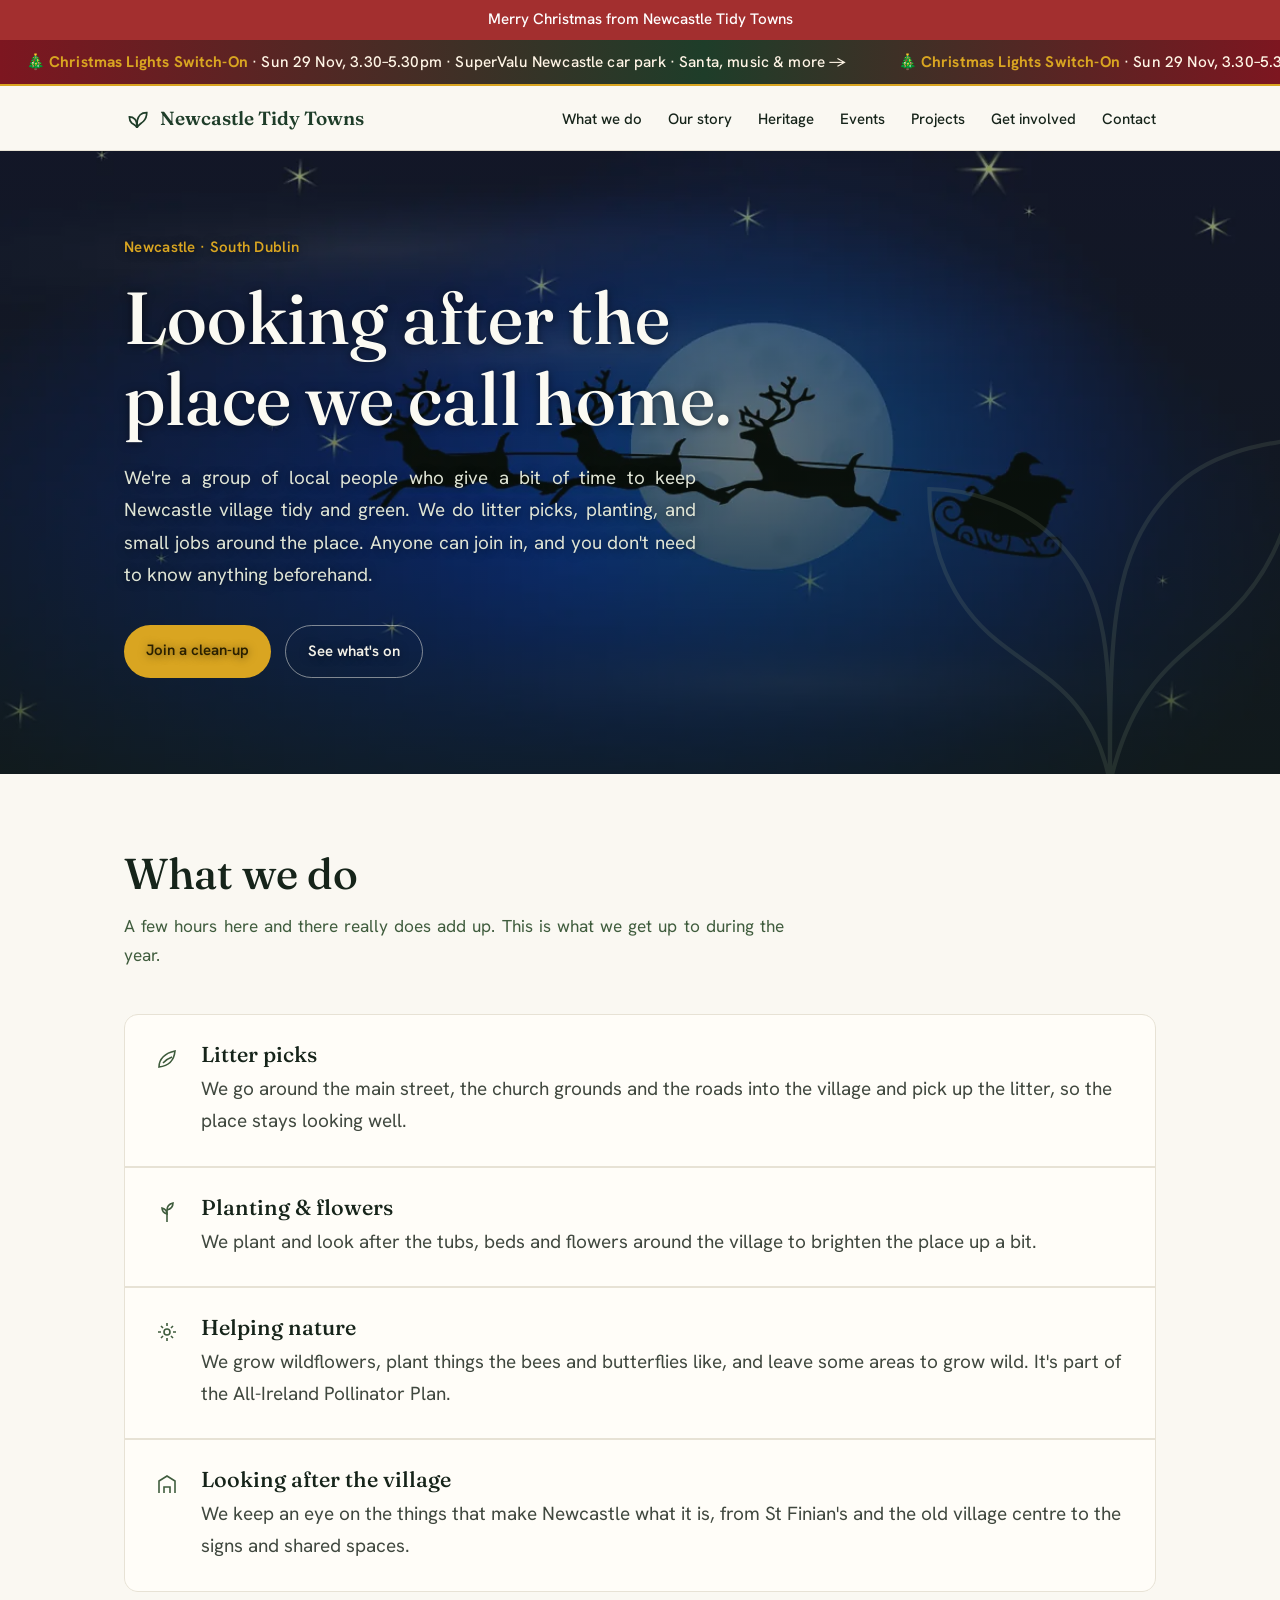
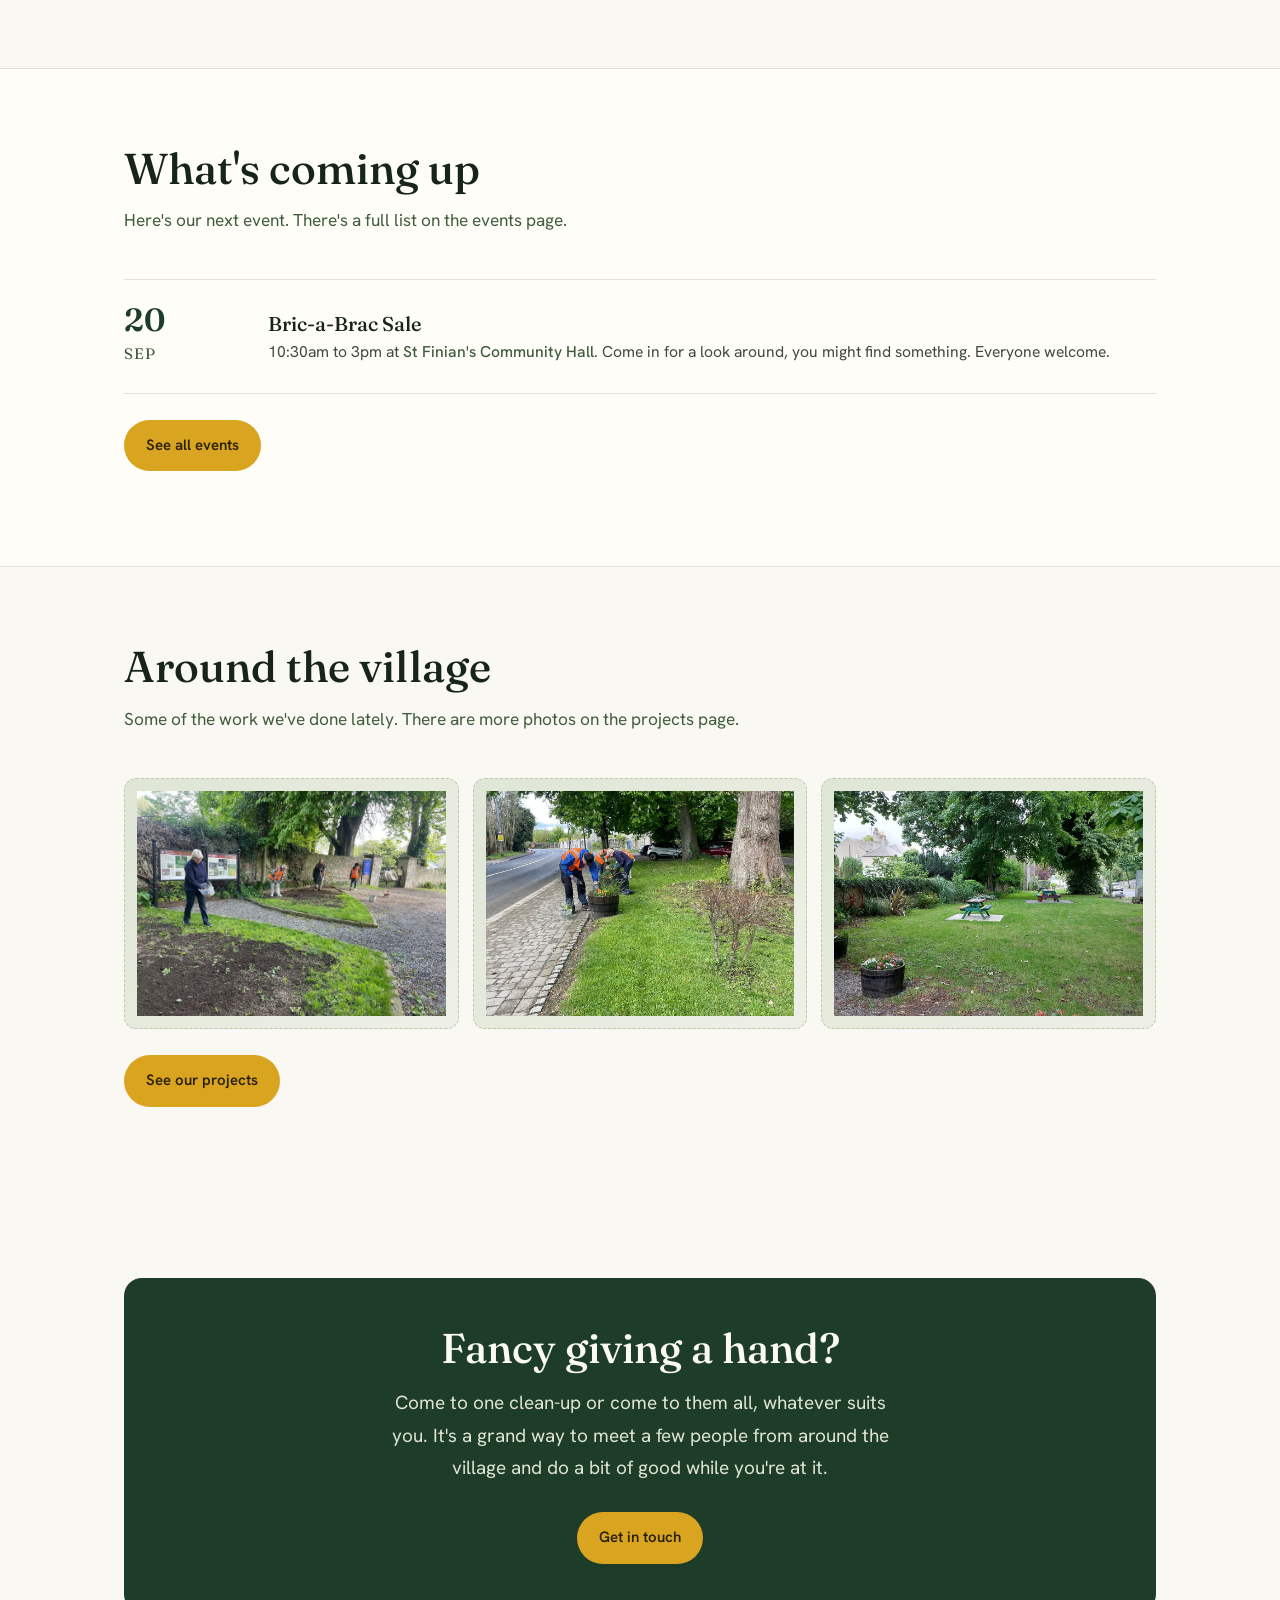
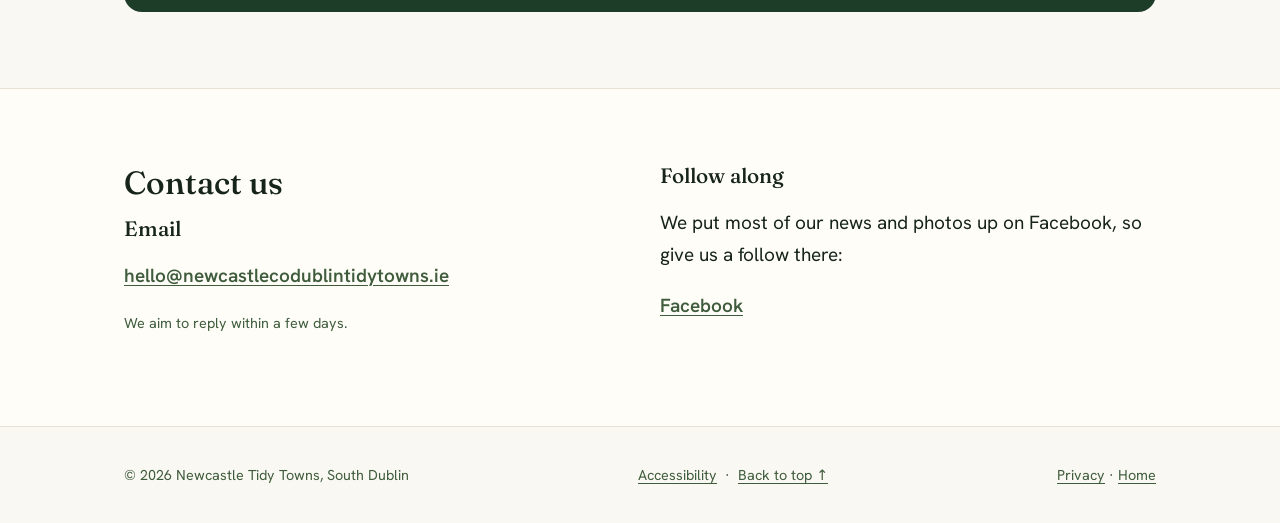
==== commit 03c9f2a2: "latest updates" ====
--- a/index.html
+++ b/index.html
@@ -28,6 +28,7 @@
       <ul>
         <li><a href="index.html#about">What we do</a></li>
         <li><a href="history.html">Our story</a></li>
+        <li><a href="heritage.html">Heritage</a></li>
         <li><a href="events.html">Events</a></li>
         <li><a href="projects.html">Projects</a></li>
         <li><a href="index.html#involved">Get involved</a></li>
--- a/css/style.css
+++ b/css/style.css
@@ -227,7 +227,7 @@
 /* ===== Christmas lights switch-on banner (sitewide) ===== */
 .xmas-banner{display:block;background:linear-gradient(90deg,#7d1620,#1e3d29 55%,#7d1620);color:#fff5e6;text-decoration:none;overflow:hidden;white-space:nowrap;border-bottom:2px solid var(--gorse)}
 .xmas-banner:hover,.xmas-banner:focus-visible{color:#fff}
-.xmas-banner .track{display:inline-block;will-change:transform;animation:xmas-scroll 30s linear infinite}
+.xmas-banner .track{display:inline-block;will-change:transform;animation:xmas-scroll 75s linear infinite}
 .xmas-banner:hover .track,.xmas-banner:focus-within .track{animation-play-state:paused}
 .xmas-banner .grp{display:inline-block}
 .xmas-banner .seg{display:inline-block;padding:9px 1.6rem;font-weight:500;font-size:.96rem;letter-spacing:.01em}
